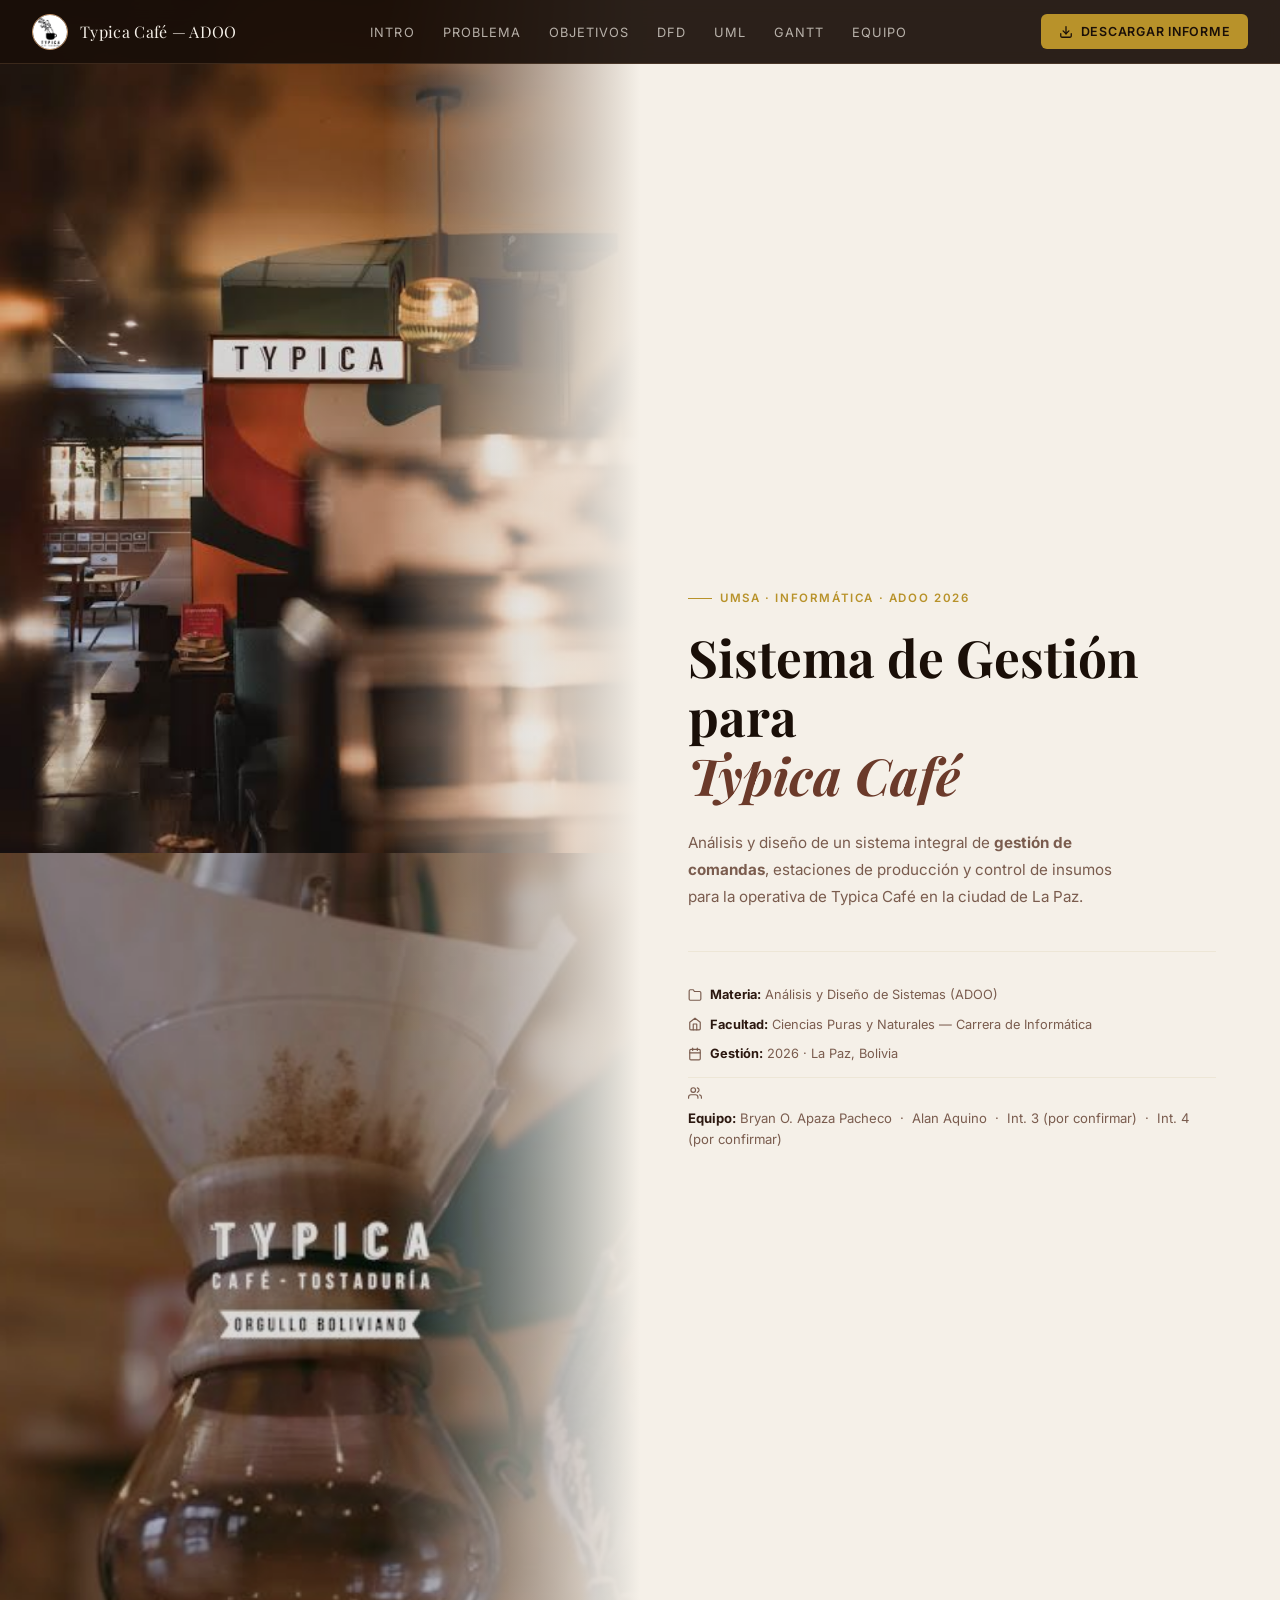
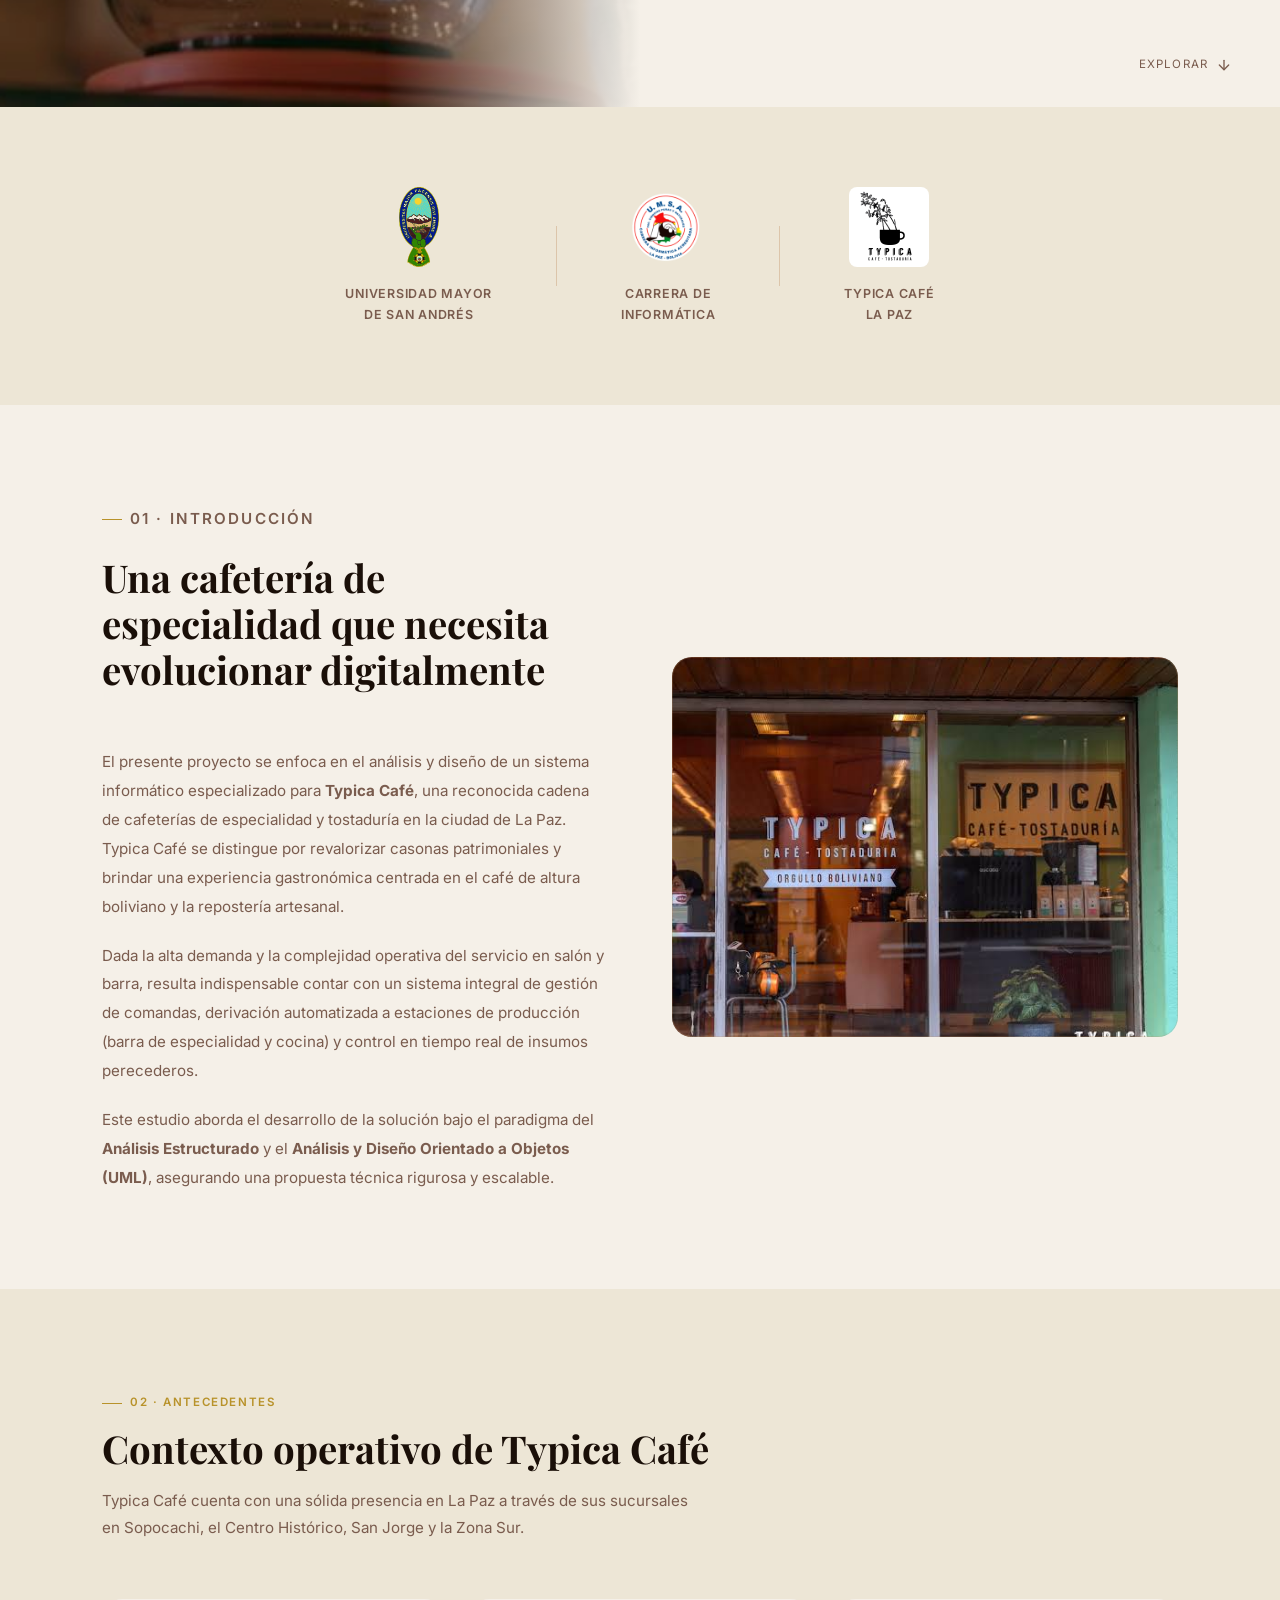
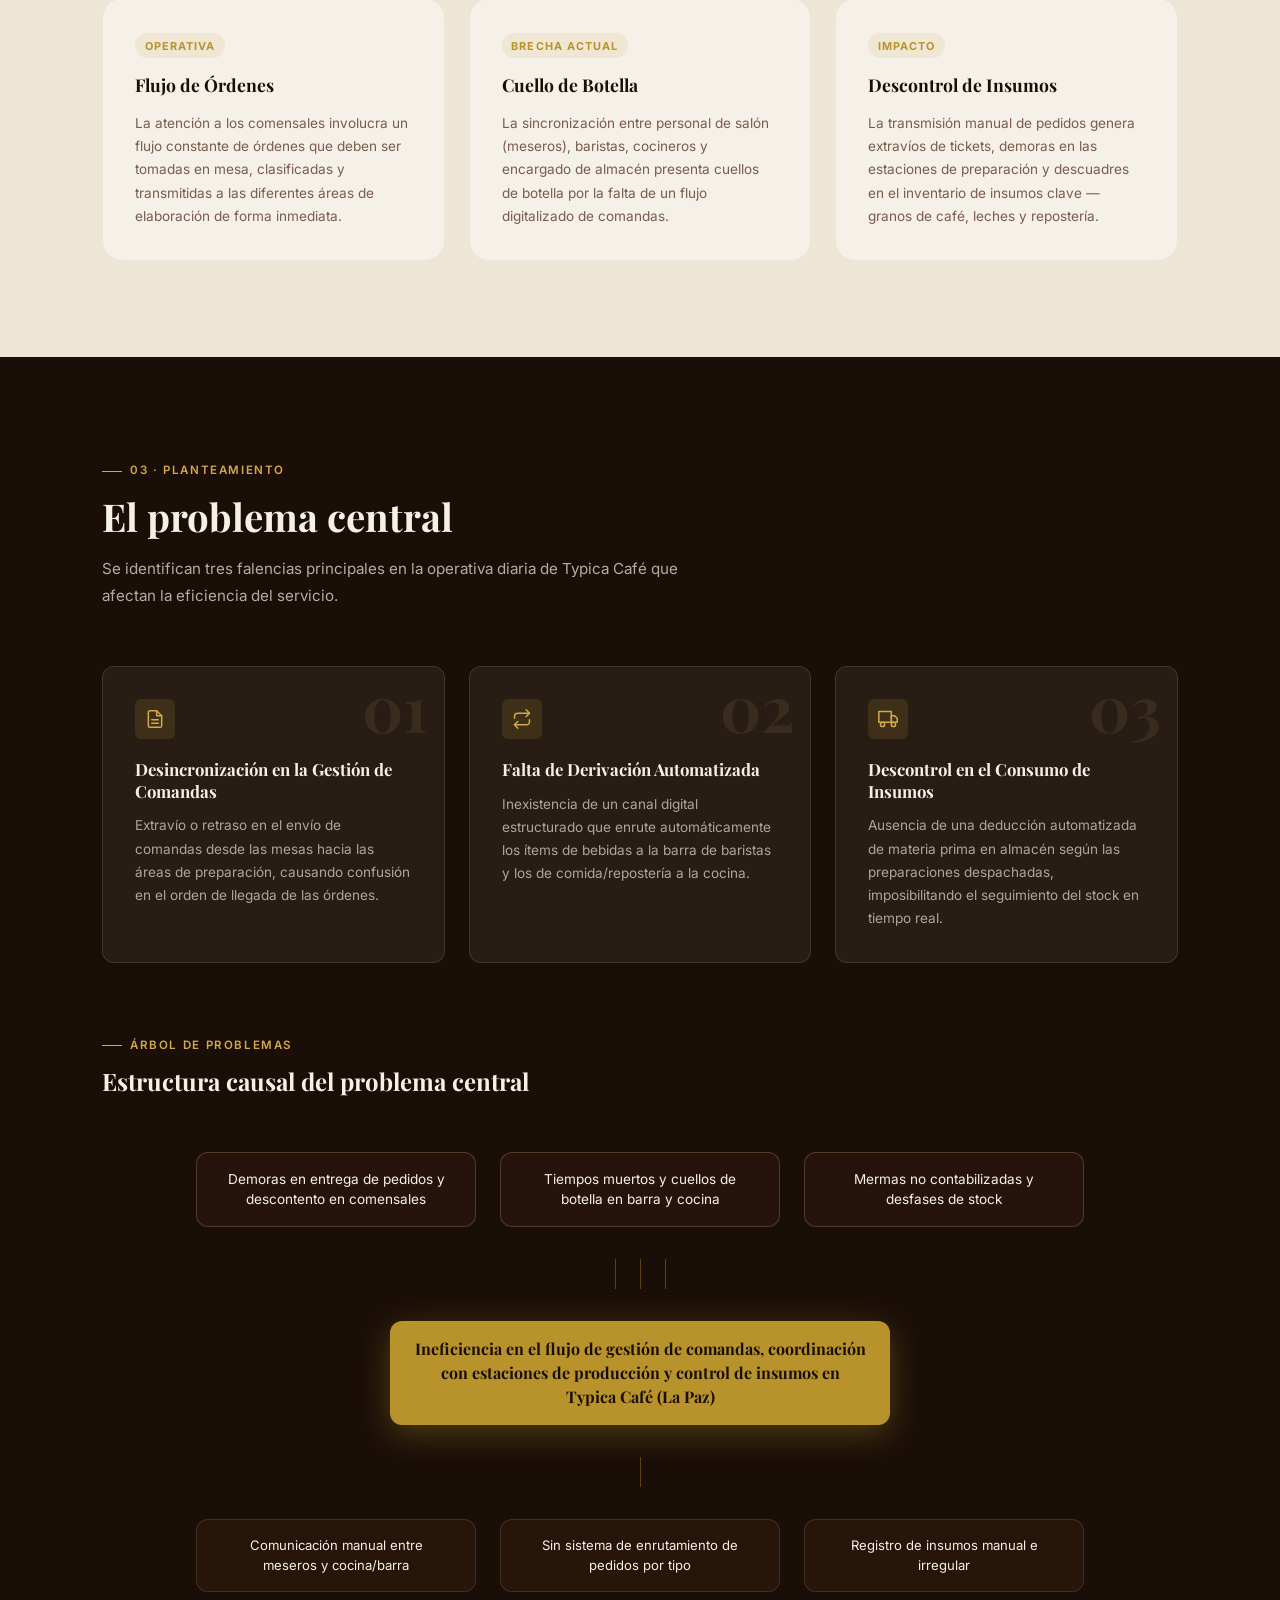
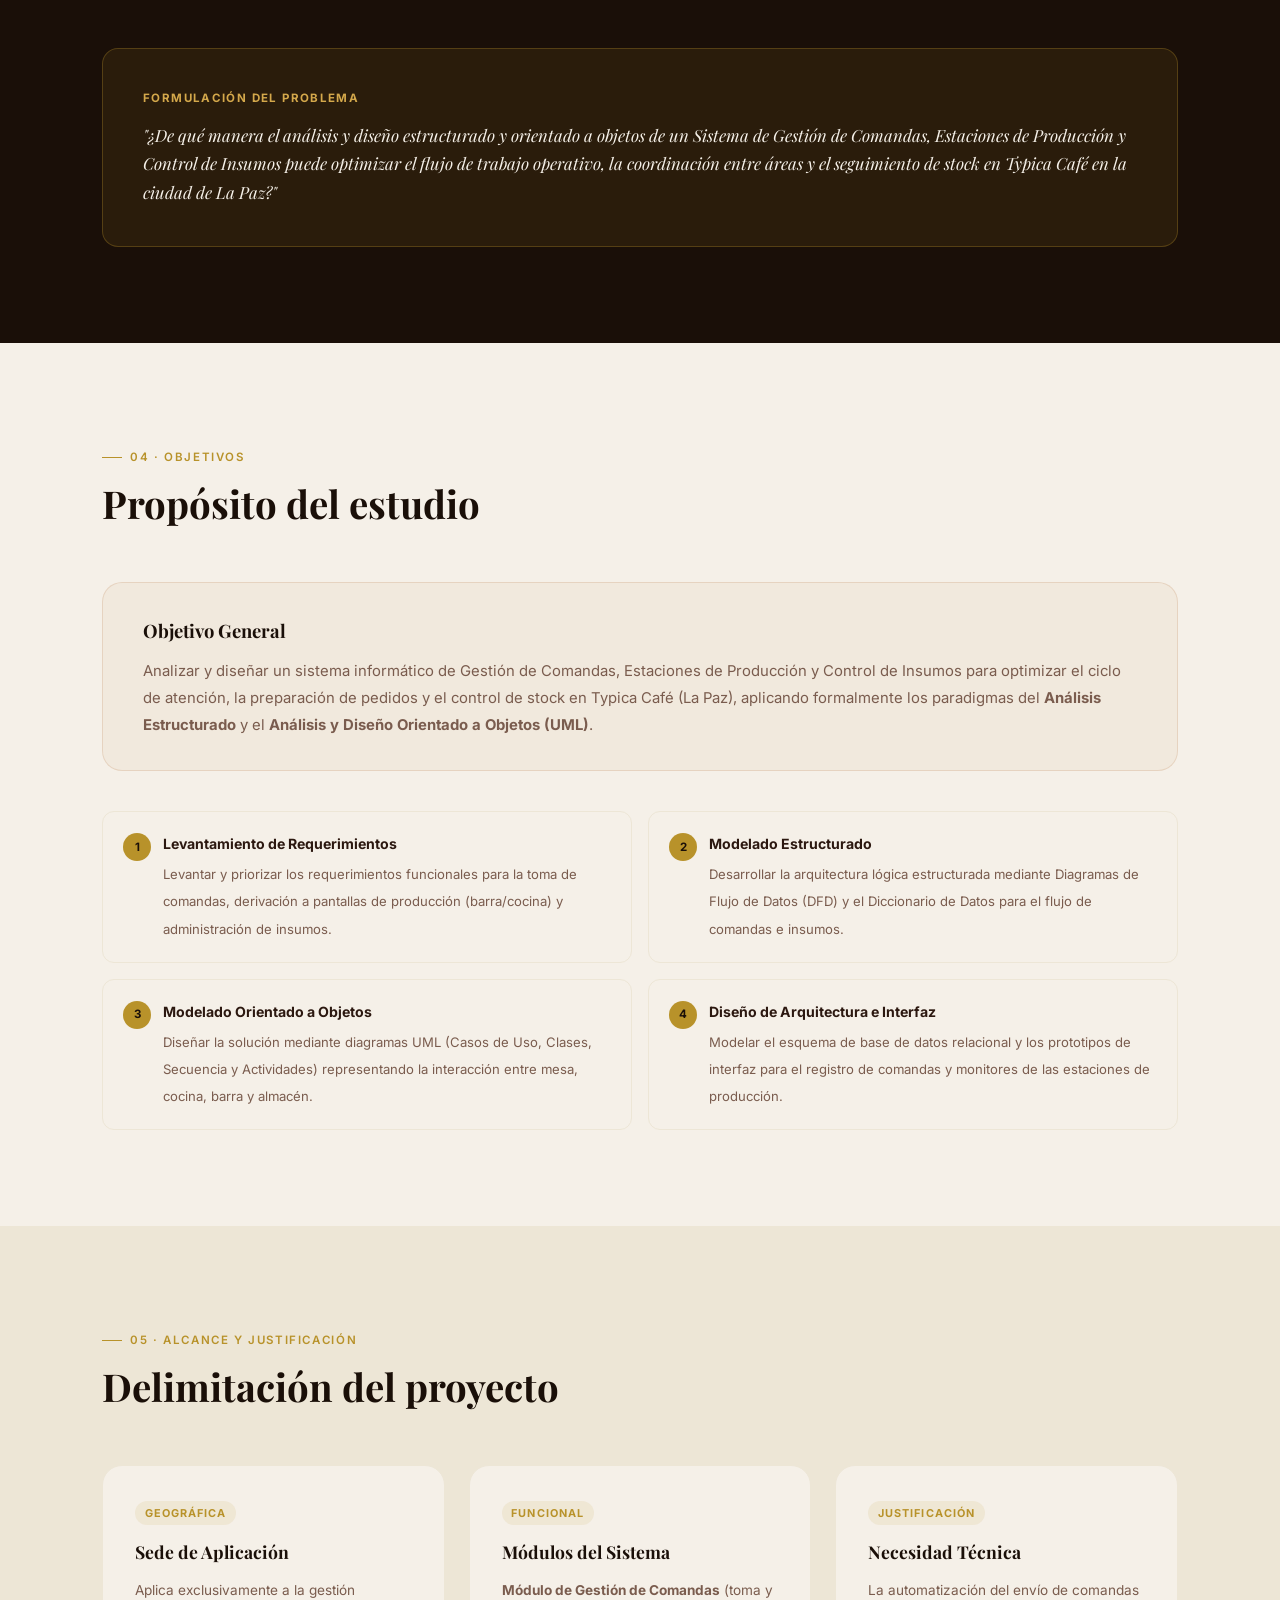
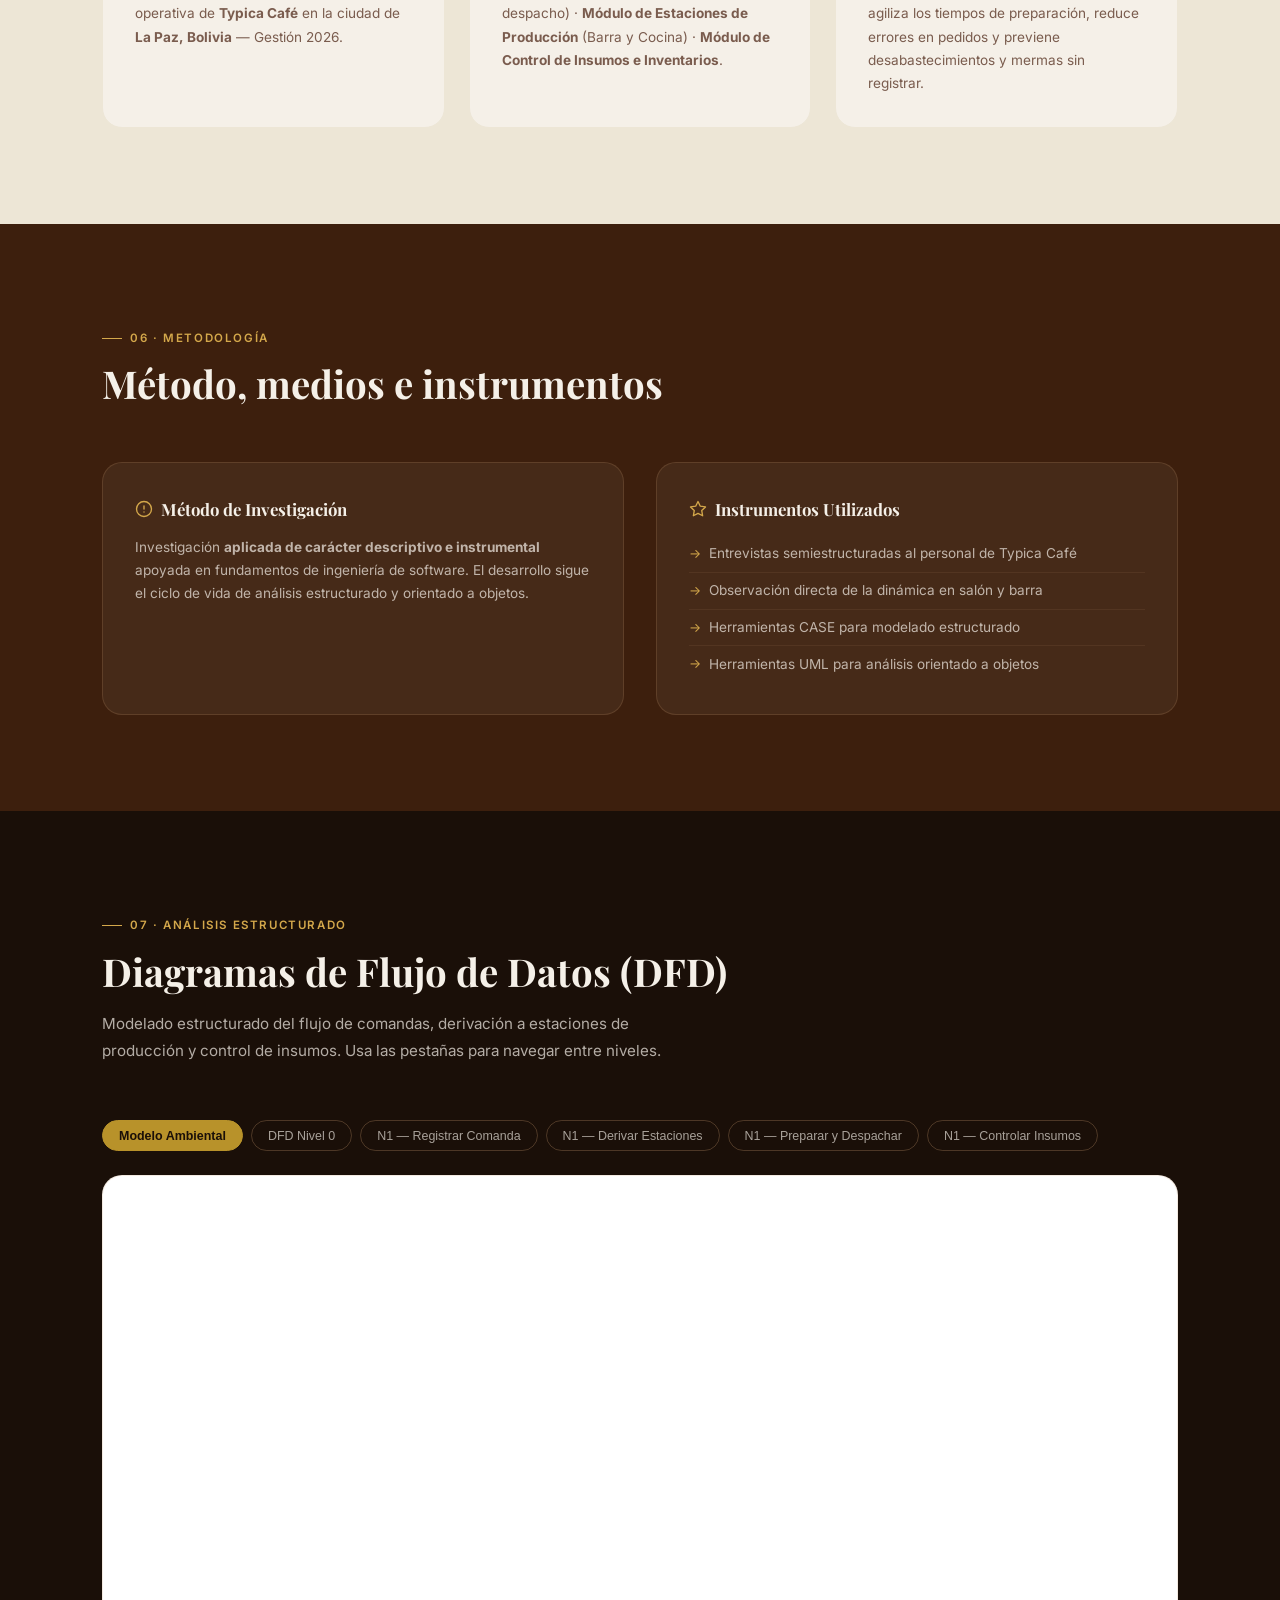
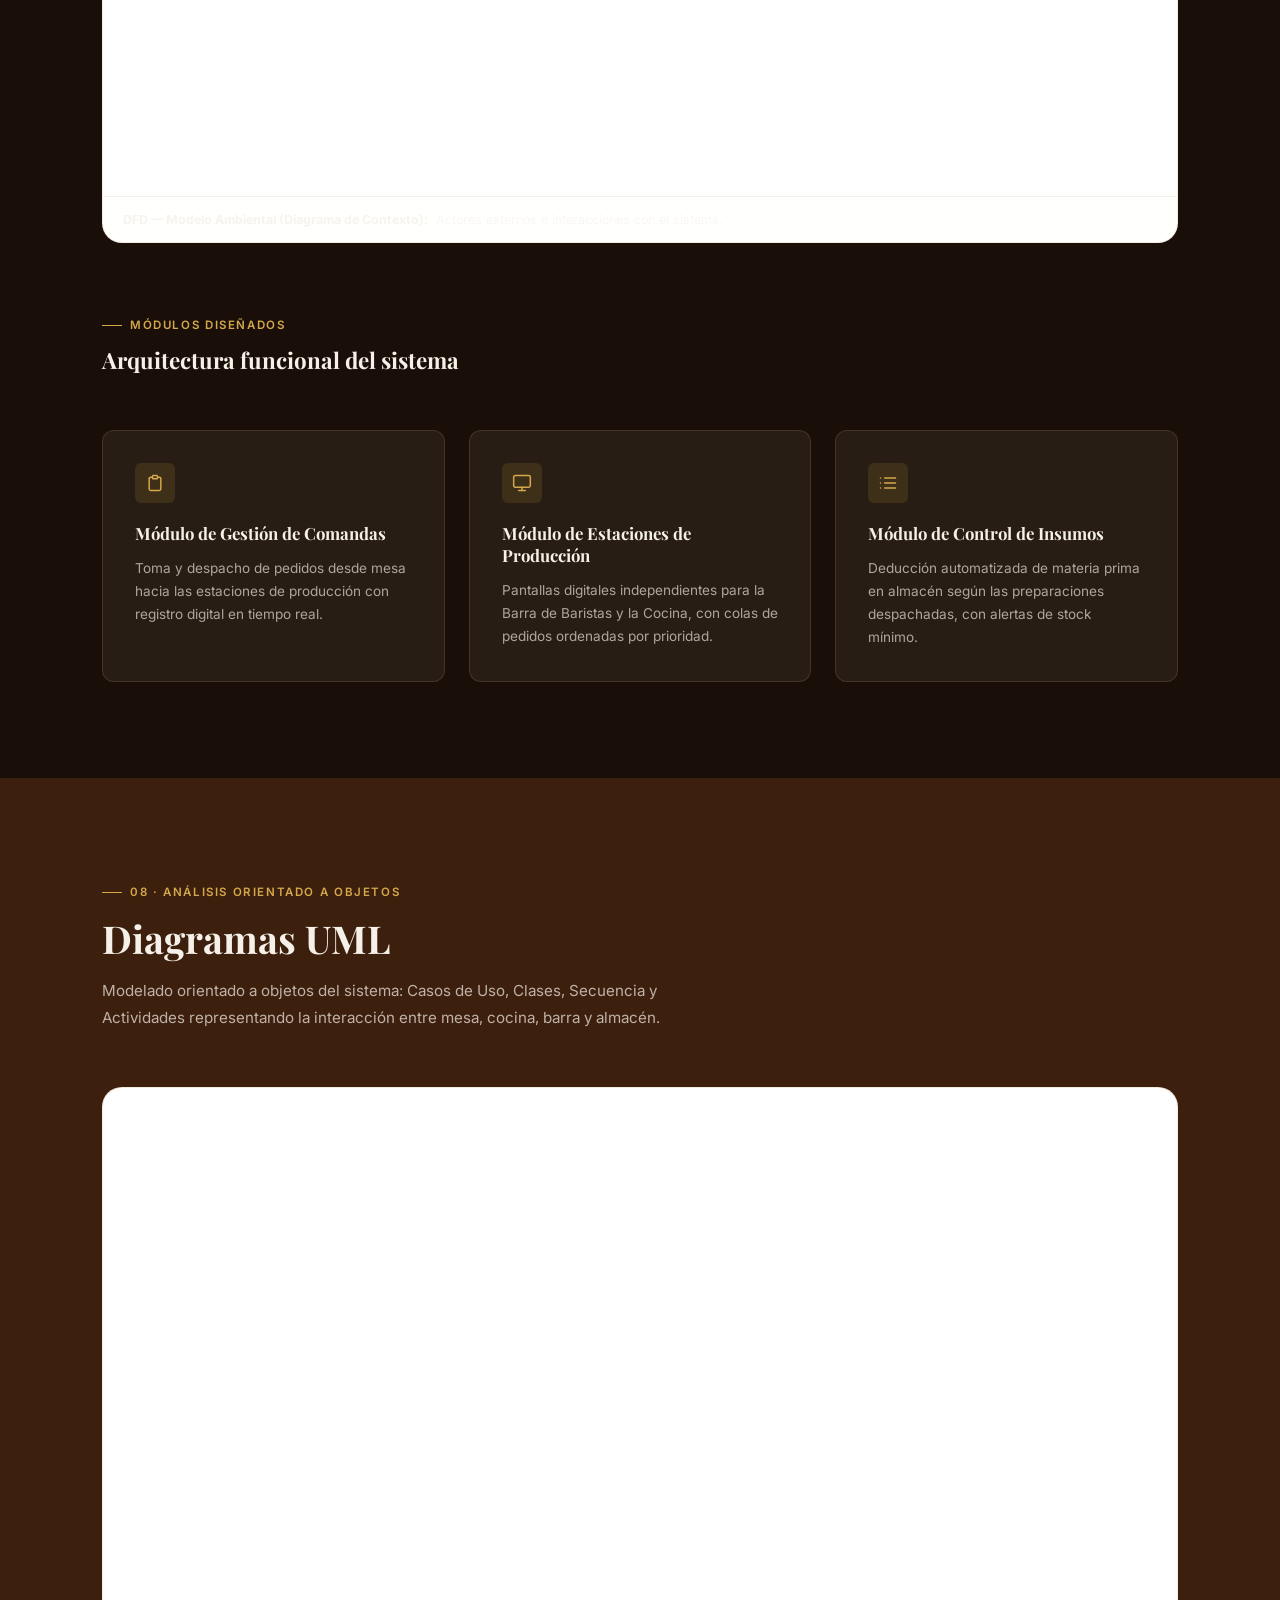
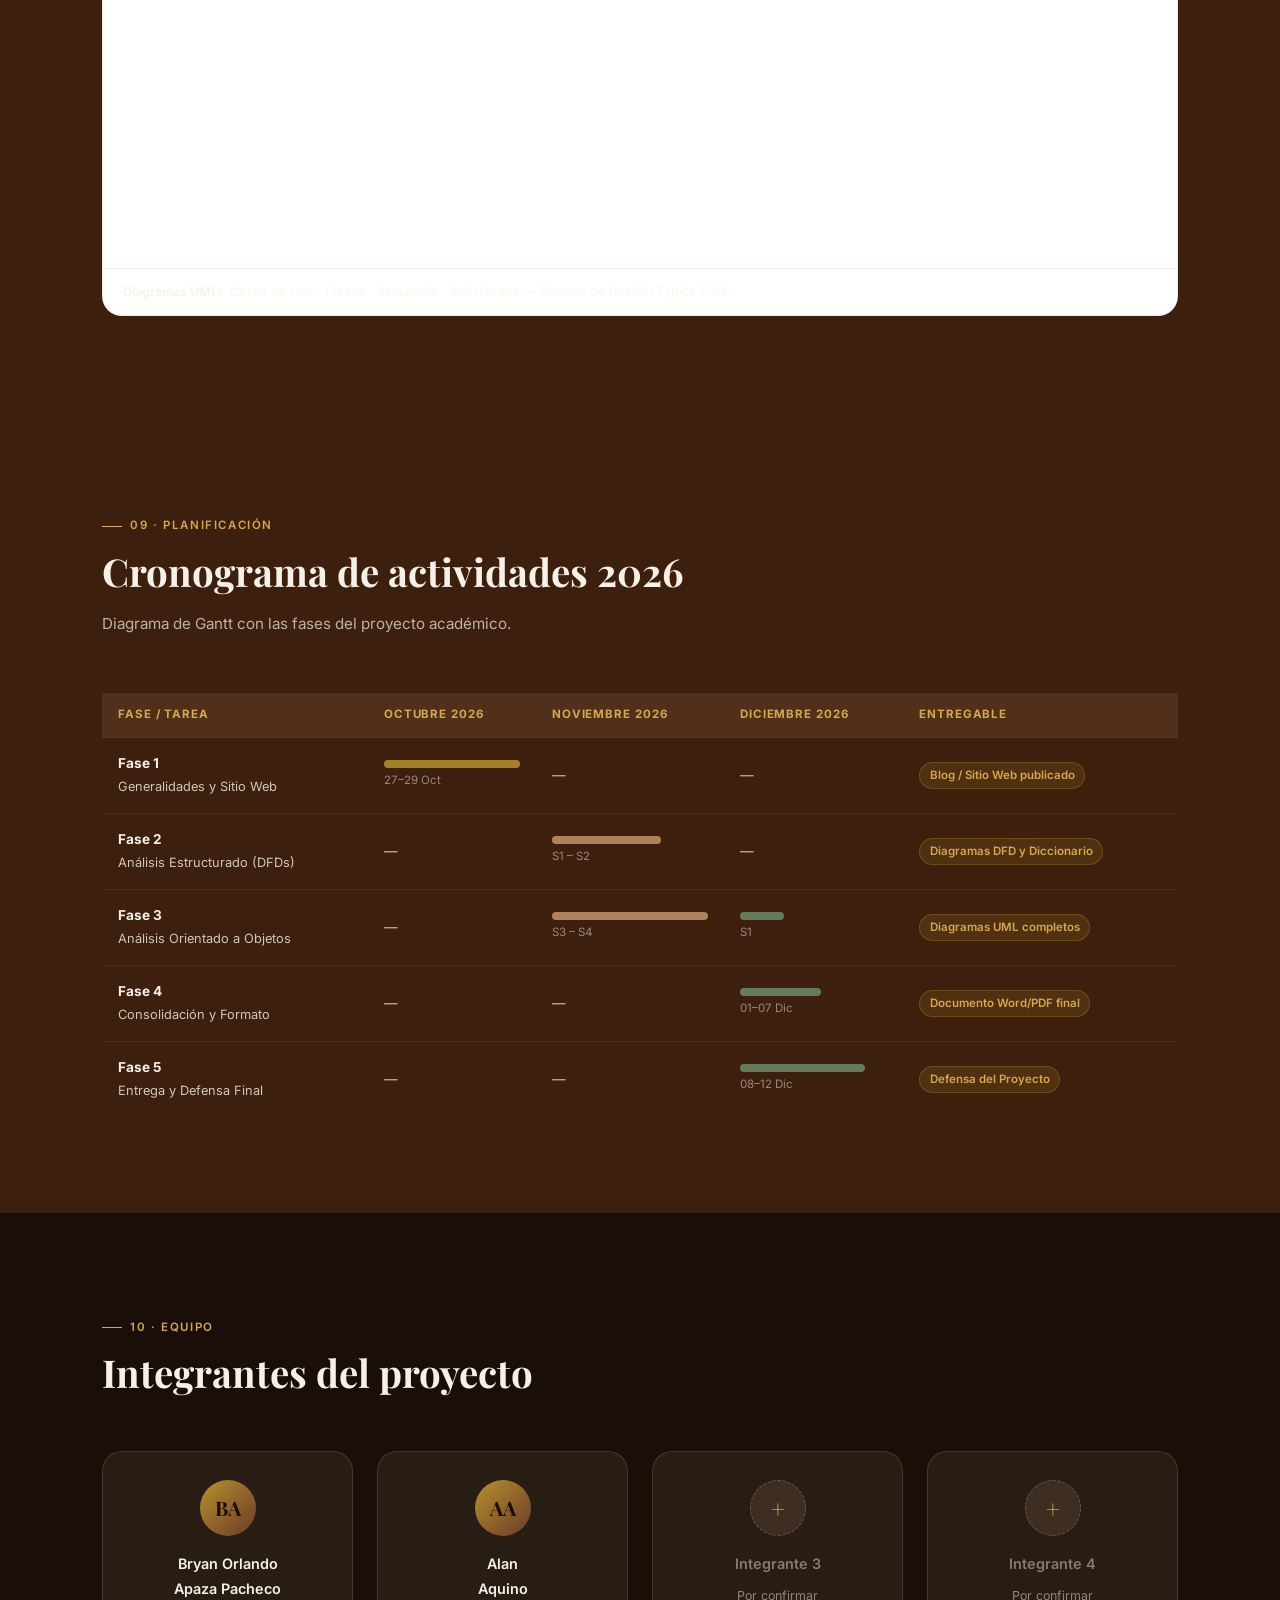
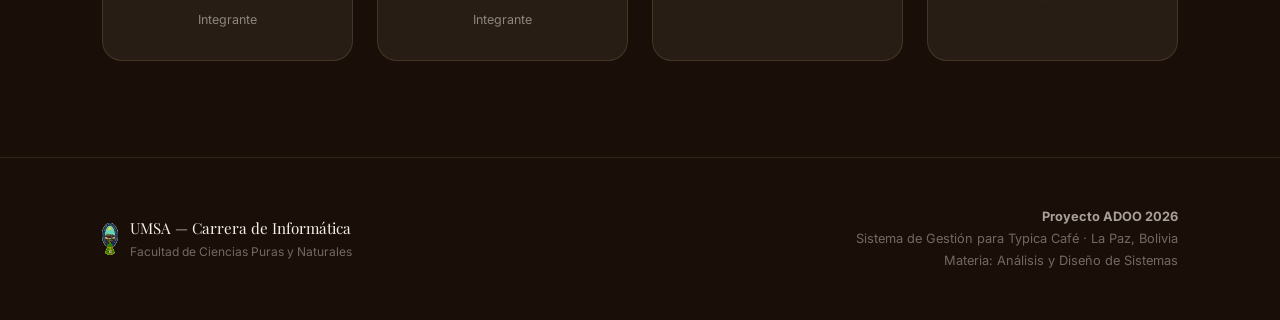
==== index.html @ 34f3d7d5 "primer commit" ====
<!DOCTYPE html>
<html lang="es">
<head>
  <meta charset="UTF-8" />
  <meta name="viewport" content="width=device-width, initial-scale=1.0" />
  <title>Typica Café — Sistema ADOO | UMSA 2026</title>
  <meta name="description" content="Análisis y Diseño de un Sistema de Gestión de Comandas, Estaciones de Producción y Control de Insumos para Typica Café — UMSA Informática ADOO 2026." />
  <link rel="preconnect" href="https://fonts.googleapis.com" />
  <link rel="preconnect" href="https://fonts.gstatic.com" crossorigin />
  <link href="https://fonts.googleapis.com/css2?family=Playfair+Display:ital,wght@0,600;0,700;1,600&family=Inter:wght@300;400;500;600&display=swap" rel="stylesheet" />
  <link rel="stylesheet" href="assets/css/style.css" />
</head>
<body>

  <!-- ===== TOPBAR ===== -->
  <header class="topbar">
    <a href="#inicio" class="topbar__brand">
      <img src="assets/images/typica_logo.jpg" alt="Typica Café" />
      <span>Typica Café &mdash; ADOO</span>
    </a>

    <nav aria-label="Navegación principal">
      <ul class="topbar__nav">
        <li><a href="#introduccion">Intro</a></li>
        <li><a href="#problema">Problema</a></li>
        <li><a href="#objetivos">Objetivos</a></li>
        <li><a href="#diagramas">DFD</a></li>
        <li><a href="#uml">UML</a></li>
        <li><a href="#planificacion">Gantt</a></li>
        <li><a href="#equipo">Equipo</a></li>
      </ul>
    </nav>

    <a href="assets/Proyecto_ADOO_Typica_Cafe_Parte_1_v2.pdf" download class="btn-download">
      <svg viewBox="0 0 24 24" fill="none" stroke="currentColor" stroke-width="2.2" stroke-linecap="round" stroke-linejoin="round">
        <path d="M21 15v4a2 2 0 0 1-2 2H5a2 2 0 0 1-2-2v-4"/><polyline points="7 10 12 15 17 10"/><line x1="12" y1="15" x2="12" y2="3"/>
      </svg>
      Descargar Informe
    </a>
  </header>


  <!-- ===== HERO ===== -->
  <section id="inicio" class="hero">
    <div class="hero__visual">
      <div class="hero__visual-grid">
        <img src="assets/images/tyipica_1.jpeg" alt="Interior Typica Café" class="hero__img" loading="eager" />
        <img src="assets/images/typica_3.jpg" alt="Café de especialidad" class="hero__img" loading="eager" />
      </div>
      <div class="hero__img-overlay"></div>
    </div>

    <div class="hero__content">
      <p class="hero__eyebrow">UMSA · Informática · ADOO 2026</p>

      <h1 class="hero__title">
        Sistema de Gestión para<br/>
        <em>Typica Café</em>
      </h1>

      <p class="hero__subtitle">
        Análisis y diseño de un sistema integral de <strong>gestión de comandas</strong>,
        estaciones de producción y control de insumos para la operativa de Typica Café
        en la ciudad de La Paz.
      </p>

      <div class="hero__meta">
        <div class="hero__meta-item">
          <svg width="14" height="14" viewBox="0 0 24 24" fill="none" stroke="currentColor" stroke-width="2" stroke-linecap="round" stroke-linejoin="round"><path d="M22 19a2 2 0 0 1-2 2H4a2 2 0 0 1-2-2V5a2 2 0 0 1 2-2h5l2 3h9a2 2 0 0 1 2 2z"/></svg>
          <span><strong>Materia:</strong> Análisis y Diseño de Sistemas (ADOO)</span>
        </div>
        <div class="hero__meta-item">
          <svg width="14" height="14" viewBox="0 0 24 24" fill="none" stroke="currentColor" stroke-width="2" stroke-linecap="round" stroke-linejoin="round"><path d="M3 9l9-7 9 7v11a2 2 0 0 1-2 2H5a2 2 0 0 1-2-2z"/><polyline points="9 22 9 12 15 12 15 22"/></svg>
          <span><strong>Facultad:</strong> Ciencias Puras y Naturales — Carrera de Informática</span>
        </div>
        <div class="hero__meta-item">
          <svg width="14" height="14" viewBox="0 0 24 24" fill="none" stroke="currentColor" stroke-width="2" stroke-linecap="round" stroke-linejoin="round"><rect x="3" y="4" width="18" height="18" rx="2" ry="2"/><line x1="16" y1="2" x2="16" y2="6"/><line x1="8" y1="2" x2="8" y2="6"/><line x1="3" y1="10" x2="21" y2="10"/></svg>
          <span><strong>Gestión:</strong> 2026 · La Paz, Bolivia</span>
        </div>
        <div class="hero__meta-item hero__meta-item--team">
          <svg width="14" height="14" viewBox="0 0 24 24" fill="none" stroke="currentColor" stroke-width="2" stroke-linecap="round" stroke-linejoin="round"><path d="M17 21v-2a4 4 0 0 0-4-4H5a4 4 0 0 0-4 4v2"/><circle cx="9" cy="7" r="4"/><path d="M23 21v-2a4 4 0 0 0-3-3.87"/><path d="M16 3.13a4 4 0 0 1 0 7.75"/></svg>
          <span><strong>Equipo:</strong> Bryan O. Apaza Pacheco &nbsp;·&nbsp; Alan Aquino &nbsp;·&nbsp; <em style="color:var(--text-muted);font-style:normal;">Int. 3 (por confirmar)</em> &nbsp;·&nbsp; <em style="color:var(--text-muted);font-style:normal;">Int. 4 (por confirmar)</em></span>
        </div>
      </div>
    </div>

    <div class="hero__scroll-hint" aria-hidden="true">
      <span>Explorar</span>
      <svg viewBox="0 0 24 24" fill="none" stroke="currentColor" stroke-width="2" stroke-linecap="round" stroke-linejoin="round"><line x1="12" y1="5" x2="12" y2="19"/><polyline points="19 12 12 19 5 12"/></svg>
    </div>
  </section>


  <!-- ===== INSTITUCIONES ===== -->
  <div class="section section--cream-dark" style="padding:2rem 0;">
    <div class="container">
      <div class="institutions">
        <div class="institution">
          <img src="assets/images/logo_umsa.svg" alt="UMSA" />
          <span class="institution__name">Universidad Mayor<br/>de San Andrés</span>
        </div>
        <div class="institution__divider"></div>
        <div class="institution">
          <img src="assets/images/logo_informatica.png" alt="Carrera de Informática" />
          <span class="institution__name">Carrera de<br/>Informática</span>
        </div>
        <div class="institution__divider"></div>
        <div class="institution">
          <img src="assets/images/typica_logo.jpg" alt="Typica Café" style="border-radius:8px;" />
          <span class="institution__name">Typica Café<br/>La Paz</span>
        </div>
      </div>
    </div>
  </div>


  <!-- ===== INTRODUCCIÓN ===== -->
  <section id="introduccion" class="section">
    <div class="container">
      <div class="intro-grid">
        <div class="intro-text">
          <div class="section__header">
            <p class="section__label">01 · Introducción</p>
            <h2 class="section__title">Una cafetería de especialidad que necesita evolucionar digitalmente</h2>
          </div>
          <p class="reveal">
            El presente proyecto se enfoca en el análisis y diseño de un sistema informático
            especializado para <strong>Typica Café</strong>, una reconocida cadena de cafeterías
            de especialidad y tostaduría en la ciudad de La Paz. Typica Café se distingue por
            revalorizar casonas patrimoniales y brindar una experiencia gastronómica centrada
            en el café de altura boliviano y la repostería artesanal.
          </p>
          <p class="reveal reveal-delay-1">
            Dada la alta demanda y la complejidad operativa del servicio en salón y barra,
            resulta indispensable contar con un sistema integral de gestión de comandas,
            derivación automatizada a estaciones de producción (barra de especialidad y cocina)
            y control en tiempo real de insumos perecederos.
          </p>
          <p class="reveal reveal-delay-2">
            Este estudio aborda el desarrollo de la solución bajo el paradigma del
            <strong>Análisis Estructurado</strong> y el <strong>Análisis y Diseño Orientado
            a Objetos (UML)</strong>, asegurando una propuesta técnica rigurosa y escalable.
          </p>
        </div>

        <div class="intro-photo reveal">
          <img src="assets/images/typica_4.jpeg" alt="Typica Café — ambiente" loading="lazy" />
        </div>
      </div>
    </div>
  </section>


  <!-- ===== ANTECEDENTES ===== -->
  <section class="section section--cream-dark">
    <div class="container">
      <div class="section__header reveal">
        <p class="section__label">02 · Antecedentes</p>
        <h2 class="section__title">Contexto operativo de Typica Café</h2>
        <p class="section__desc">
          Typica Café cuenta con una sólida presencia en La Paz a través de sus sucursales
          en Sopocachi, el Centro Histórico, San Jorge y la Zona Sur.
        </p>
      </div>

      <div class="scope-grid">
        <div class="scope-card reveal">
          <span class="scope-card__tag">Operativa</span>
          <h3>Flujo de Órdenes</h3>
          <p>La atención a los comensales involucra un flujo constante de órdenes que deben ser
          tomadas en mesa, clasificadas y transmitidas a las diferentes áreas de elaboración
          de forma inmediata.</p>
        </div>
        <div class="scope-card reveal reveal-delay-1">
          <span class="scope-card__tag">Brecha Actual</span>
          <h3>Cuello de Botella</h3>
          <p>La sincronización entre personal de salón (meseros), baristas, cocineros y
          encargado de almacén presenta cuellos de botella por la falta de un flujo
          digitalizado de comandas.</p>
        </div>
        <div class="scope-card reveal reveal-delay-2">
          <span class="scope-card__tag">Impacto</span>
          <h3>Descontrol de Insumos</h3>
          <p>La transmisión manual de pedidos genera extravíos de tickets, demoras en las
          estaciones de preparación y descuadres en el inventario de insumos clave —
          granos de café, leches y repostería.</p>
        </div>
      </div>
    </div>
  </section>


  <!-- ===== PLANTEAMIENTO DEL PROBLEMA ===== -->
  <section id="problema" class="section section--dark">
    <div class="container">
      <div class="section__header reveal">
        <p class="section__label">03 · Planteamiento</p>
        <h2 class="section__title">El problema central</h2>
        <p class="section__desc">
          Se identifican tres falencias principales en la operativa diaria de Typica Café
          que afectan la eficiencia del servicio.
        </p>
      </div>

      <div class="problems-grid">
        <div class="problem-card reveal">
          <span class="problem-card__num">01</span>
          <div class="problem-card__icon">
            <svg viewBox="0 0 24 24" fill="none" stroke="currentColor" stroke-width="1.8" stroke-linecap="round" stroke-linejoin="round"><path d="M14 2H6a2 2 0 0 0-2 2v16a2 2 0 0 0 2 2h12a2 2 0 0 0 2-2V8z"/><polyline points="14 2 14 8 20 8"/><line x1="16" y1="13" x2="8" y2="13"/><line x1="16" y1="17" x2="8" y2="17"/></svg>
          </div>
          <h3>Desincronización en la Gestión de Comandas</h3>
          <p>Extravío o retraso en el envío de comandas desde las mesas hacia las áreas de
          preparación, causando confusión en el orden de llegada de las órdenes.</p>
        </div>

        <div class="problem-card reveal reveal-delay-1">
          <span class="problem-card__num">02</span>
          <div class="problem-card__icon">
            <svg viewBox="0 0 24 24" fill="none" stroke="currentColor" stroke-width="1.8" stroke-linecap="round" stroke-linejoin="round"><polyline points="17 1 21 5 17 9"/><path d="M3 11V9a4 4 0 0 1 4-4h14"/><polyline points="7 23 3 19 7 15"/><path d="M21 13v2a4 4 0 0 1-4 4H3"/></svg>
          </div>
          <h3>Falta de Derivación Automatizada</h3>
          <p>Inexistencia de un canal digital estructurado que enrute automáticamente los
          ítems de bebidas a la barra de baristas y los de comida/repostería a la cocina.</p>
        </div>

        <div class="problem-card reveal reveal-delay-2">
          <span class="problem-card__num">03</span>
          <div class="problem-card__icon">
            <svg viewBox="0 0 24 24" fill="none" stroke="currentColor" stroke-width="1.8" stroke-linecap="round" stroke-linejoin="round"><rect x="1" y="3" width="15" height="13"/><polygon points="16 8 20 8 23 11 23 16 16 16 16 8"/><circle cx="5.5" cy="18.5" r="2.5"/><circle cx="18.5" cy="18.5" r="2.5"/></svg>
          </div>
          <h3>Descontrol en el Consumo de Insumos</h3>
          <p>Ausencia de una deducción automatizada de materia prima en almacén según las
          preparaciones despachadas, imposibilitando el seguimiento del stock en tiempo real.</p>
        </div>
      </div>

      <!-- Árbol de problemas -->
      <div style="margin-top:4rem;">
        <div class="section__header reveal">
          <p class="section__label">Árbol de Problemas</p>
          <h2 class="section__title" style="font-size:1.5rem;">Estructura causal del problema central</h2>
        </div>

        <div class="tree-container reveal">
          <!-- Efectos -->
          <div class="tree-row">
            <div class="tree-node tree-node--effect">Demoras en entrega de pedidos y descontento en comensales</div>
            <div class="tree-node tree-node--effect">Tiempos muertos y cuellos de botella en barra y cocina</div>
            <div class="tree-node tree-node--effect">Mermas no contabilizadas y desfases de stock</div>
          </div>

          <div class="tree-connector">
            <div class="tree-connector-line"></div>
            <div class="tree-connector-line"></div>
            <div class="tree-connector-line"></div>
          </div>

          <!-- Problema central -->
          <div class="tree-row">
            <div class="tree-node tree-node--center">
              Ineficiencia en el flujo de gestión de comandas, coordinación con estaciones de producción y control de insumos en Typica Café (La Paz)
            </div>
          </div>

          <div class="tree-connector" style="justify-content:center;">
            <div class="tree-connector-line"></div>
          </div>

          <!-- Causas -->
          <div class="tree-row">
            <div class="tree-node tree-node--cause">Comunicación manual entre meseros y cocina/barra</div>
            <div class="tree-node tree-node--cause">Sin sistema de enrutamiento de pedidos por tipo</div>
            <div class="tree-node tree-node--cause">Registro de insumos manual e irregular</div>
          </div>
        </div>
      </div>

      <!-- Formulación -->
      <div style="margin-top:3.5rem; padding:2.5rem; background:rgba(184,146,42,0.1); border:1px solid rgba(184,146,42,0.3); border-radius:16px;" class="reveal">
        <p style="font-size:0.72rem;font-weight:700;letter-spacing:0.12em;text-transform:uppercase;color:var(--gold-light);margin-bottom:0.75rem;">Formulación del Problema</p>
        <p style="font-family:'Playfair Display',serif;font-size:1.05rem;color:var(--cream);line-height:1.7;font-style:italic;">
          "¿De qué manera el análisis y diseño estructurado y orientado a objetos de un
          Sistema de Gestión de Comandas, Estaciones de Producción y Control de Insumos
          puede optimizar el flujo de trabajo operativo, la coordinación entre áreas y el
          seguimiento de stock en Typica Café en la ciudad de La Paz?"
        </p>
      </div>
    </div>
  </section>


  <!-- ===== OBJETIVOS ===== -->
  <section id="objetivos" class="section">
    <div class="container">
      <div class="section__header reveal">
        <p class="section__label">04 · Objetivos</p>
        <h2 class="section__title">Propósito del estudio</h2>
      </div>

      <div class="obj-main reveal">
        <h3>Objetivo General</h3>
        <p>
          Analizar y diseñar un sistema informático de Gestión de Comandas, Estaciones de
          Producción y Control de Insumos para optimizar el ciclo de atención, la
          preparación de pedidos y el control de stock en Typica Café (La Paz), aplicando
          formalmente los paradigmas del <strong>Análisis Estructurado</strong> y el
          <strong>Análisis y Diseño Orientado a Objetos (UML)</strong>.
        </p>
      </div>

      <ul class="obj-list">
        <li class="reveal">
          <span class="obj-num">1</span>
          <div class="obj-text">
            <strong>Levantamiento de Requerimientos</strong>
            <span>Levantar y priorizar los requerimientos funcionales para la toma de
            comandas, derivación a pantallas de producción (barra/cocina) y administración
            de insumos.</span>
          </div>
        </li>
        <li class="reveal reveal-delay-1">
          <span class="obj-num">2</span>
          <div class="obj-text">
            <strong>Modelado Estructurado</strong>
            <span>Desarrollar la arquitectura lógica estructurada mediante Diagramas de
            Flujo de Datos (DFD) y el Diccionario de Datos para el flujo de comandas e
            insumos.</span>
          </div>
        </li>
        <li class="reveal reveal-delay-2">
          <span class="obj-num">3</span>
          <div class="obj-text">
            <strong>Modelado Orientado a Objetos</strong>
            <span>Diseñar la solución mediante diagramas UML (Casos de Uso, Clases,
            Secuencia y Actividades) representando la interacción entre mesa, cocina,
            barra y almacén.</span>
          </div>
        </li>
        <li class="reveal reveal-delay-3">
          <span class="obj-num">4</span>
          <div class="obj-text">
            <strong>Diseño de Arquitectura e Interfaz</strong>
            <span>Modelar el esquema de base de datos relacional y los prototipos de
            interfaz para el registro de comandas y monitores de las estaciones de
            producción.</span>
          </div>
        </li>
      </ul>
    </div>
  </section>


  <!-- ===== ALCANCE Y JUSTIFICACIÓN ===== -->
  <section class="section section--cream-dark">
    <div class="container">
      <div class="section__header reveal">
        <p class="section__label">05 · Alcance y Justificación</p>
        <h2 class="section__title">Delimitación del proyecto</h2>
      </div>

      <div class="scope-grid">
        <div class="scope-card reveal">
          <span class="scope-card__tag">Geográfica</span>
          <h3>Sede de Aplicación</h3>
          <p>Aplica exclusivamente a la gestión operativa de <strong>Typica Café</strong>
          en la ciudad de <strong>La Paz, Bolivia</strong> — Gestión 2026.</p>
        </div>

        <div class="scope-card reveal reveal-delay-1">
          <span class="scope-card__tag">Funcional</span>
          <h3>Módulos del Sistema</h3>
          <p>
            <strong>Módulo de Gestión de Comandas</strong> (toma y despacho) ·
            <strong>Módulo de Estaciones de Producción</strong> (Barra y Cocina) ·
            <strong>Módulo de Control de Insumos e Inventarios</strong>.
          </p>
        </div>

        <div class="scope-card reveal reveal-delay-2">
          <span class="scope-card__tag">Justificación</span>
          <h3>Necesidad Técnica</h3>
          <p>La automatización del envío de comandas agiliza los tiempos de preparación,
          reduce errores en pedidos y previene desabastecimientos y mermas sin registrar.</p>
        </div>
      </div>
    </div>
  </section>


  <!-- ===== METODOLOGÍA ===== -->
  <section class="section section--brown">
    <div class="container">
      <div class="section__header reveal">
        <p class="section__label">06 · Metodología</p>
        <h2 class="section__title">Método, medios e instrumentos</h2>
      </div>

      <div class="method-grid">
        <div class="method-block reveal">
          <h3>
            <svg viewBox="0 0 24 24" fill="none" stroke="currentColor" stroke-width="1.8" stroke-linecap="round" stroke-linejoin="round"><circle cx="12" cy="12" r="10"/><line x1="12" y1="8" x2="12" y2="12"/><line x1="12" y1="16" x2="12.01" y2="16"/></svg>
            Método de Investigación
          </h3>
          <p>Investigación <strong>aplicada de carácter descriptivo e instrumental</strong>
          apoyada en fundamentos de ingeniería de software. El desarrollo sigue el ciclo
          de vida de análisis estructurado y orientado a objetos.</p>
        </div>

        <div class="method-block reveal reveal-delay-1">
          <h3>
            <svg viewBox="0 0 24 24" fill="none" stroke="currentColor" stroke-width="1.8" stroke-linecap="round" stroke-linejoin="round"><path d="M12 2l3.09 6.26L22 9.27l-5 4.87L18.18 21 12 17.77 5.82 21 7 14.14 2 9.27l6.91-1.01L12 2z"/></svg>
            Instrumentos Utilizados
          </h3>
          <ul>
            <li>Entrevistas semiestructuradas al personal de Typica Café</li>
            <li>Observación directa de la dinámica en salón y barra</li>
            <li>Herramientas CASE para modelado estructurado</li>
            <li>Herramientas UML para análisis orientado a objetos</li>
          </ul>
        </div>
      </div>
    </div>
  </section>


  <!-- ===== DIAGRAMAS DFD ===== -->
  <section id="diagramas" class="section section--dark">
    <div class="container">
      <div class="section__header reveal">
        <p class="section__label">07 · Análisis Estructurado</p>
        <h2 class="section__title">Diagramas de Flujo de Datos (DFD)</h2>
        <p class="section__desc">
          Modelado estructurado del flujo de comandas, derivación a estaciones de producción
          y control de insumos. Usa las pestañas para navegar entre niveles.
        </p>
      </div>

      <!-- DFD TABS -->
      <div class="reveal">
        <div class="diag-tabs" id="dfd-tabs">
          <button class="diag-tab active" data-target="dfd-0">Modelo Ambiental</button>
          <button class="diag-tab" data-target="dfd-1">DFD Nivel 0</button>
          <button class="diag-tab" data-target="dfd-2">N1 — Registrar Comanda</button>
          <button class="diag-tab" data-target="dfd-3">N1 — Derivar Estaciones</button>
          <button class="diag-tab" data-target="dfd-4">N1 — Preparar y Despachar</button>
          <button class="diag-tab" data-target="dfd-5">N1 — Controlar Insumos</button>
        </div>

        <div class="diag-panel active" id="dfd-0">
          <div class="diag-iframe-wrap">
            <iframe src="assets/diagramas/1_Modelo_ambiental.drawio.html" title="Modelo Ambiental — Diagrama de Contexto" loading="lazy"></iframe>
            <div class="diag-caption"><strong>DFD — Modelo Ambiental (Diagrama de Contexto):</strong> Actores externos e interacciones con el sistema.</div>
          </div>
        </div>
        <div class="diag-panel" id="dfd-1">
          <div class="diag-iframe-wrap">
            <iframe src="assets/diagramas/2_DFD_Nivel_0 (2).drawio.html" title="DFD Nivel 0" loading="lazy"></iframe>
            <div class="diag-caption"><strong>DFD Nivel 0:</strong> Procesos principales del sistema y flujos de datos entre ellos.</div>
          </div>
        </div>
        <div class="diag-panel" id="dfd-2">
          <div class="diag-iframe-wrap">
            <iframe src="assets/diagramas/3_Nivel1_Registrar_comanda .drawio.html" title="Nivel 1 — Registrar Comanda" loading="lazy"></iframe>
            <div class="diag-caption"><strong>DFD Nivel 1 — Registrar Comanda:</strong> Detalle del proceso de toma y registro de pedidos.</div>
          </div>
        </div>
        <div class="diag-panel" id="dfd-3">
          <div class="diag-iframe-wrap">
            <iframe src="assets/diagramas/4_Nivel1_Derivar_estaciones.drawio.html" title="Nivel 1 — Derivar Estaciones" loading="lazy"></iframe>
            <div class="diag-caption"><strong>DFD Nivel 1 — Derivar Estaciones:</strong> Enrutamiento automático de ítems a Barra o Cocina.</div>
          </div>
        </div>
        <div class="diag-panel" id="dfd-4">
          <div class="diag-iframe-wrap">
            <iframe src="assets/diagramas/5_Nivel1_Preparar_despachar.drawio.html" title="Nivel 1 — Preparar y Despachar" loading="lazy"></iframe>
            <div class="diag-caption"><strong>DFD Nivel 1 — Preparar y Despachar:</strong> Flujo de preparación en estaciones y despacho al mesero.</div>
          </div>
        </div>
        <div class="diag-panel" id="dfd-5">
          <div class="diag-iframe-wrap">
            <iframe src="assets/diagramas/6_Nivel1_Controlar_insumos.drawio.html" title="Nivel 1 — Controlar Insumos" loading="lazy"></iframe>
            <div class="diag-caption"><strong>DFD Nivel 1 — Controlar Insumos:</strong> Deducción de stock, alertas y gestión de inventario.</div>
          </div>
        </div>
      </div>

      <!-- Módulos del sistema -->
      <div style="margin-top:4rem;">
        <div class="section__header reveal">
          <p class="section__label">Módulos Diseñados</p>
          <h2 class="section__title" style="font-size:1.4rem;">Arquitectura funcional del sistema</h2>
        </div>
        <div class="problems-grid" style="grid-template-columns:repeat(3,1fr);">
          <div class="problem-card reveal">
            <div class="problem-card__icon">
              <svg viewBox="0 0 24 24" fill="none" stroke="currentColor" stroke-width="1.8" stroke-linecap="round" stroke-linejoin="round"><path d="M9 5H7a2 2 0 0 0-2 2v12a2 2 0 0 0 2 2h10a2 2 0 0 0 2-2V7a2 2 0 0 0-2-2h-2"/><rect x="9" y="3" width="6" height="4" rx="1"/></svg>
            </div>
            <h3>Módulo de Gestión de Comandas</h3>
            <p>Toma y despacho de pedidos desde mesa hacia las estaciones de producción con registro digital en tiempo real.</p>
          </div>
          <div class="problem-card reveal reveal-delay-1">
            <div class="problem-card__icon">
              <svg viewBox="0 0 24 24" fill="none" stroke="currentColor" stroke-width="1.8" stroke-linecap="round" stroke-linejoin="round"><rect x="2" y="3" width="20" height="14" rx="2"/><line x1="8" y1="21" x2="16" y2="21"/><line x1="12" y1="17" x2="12" y2="21"/></svg>
            </div>
            <h3>Módulo de Estaciones de Producción</h3>
            <p>Pantallas digitales independientes para la Barra de Baristas y la Cocina, con colas de pedidos ordenadas por prioridad.</p>
          </div>
          <div class="problem-card reveal reveal-delay-2">
            <div class="problem-card__icon">
              <svg viewBox="0 0 24 24" fill="none" stroke="currentColor" stroke-width="1.8" stroke-linecap="round" stroke-linejoin="round"><line x1="8" y1="6" x2="21" y2="6"/><line x1="8" y1="12" x2="21" y2="12"/><line x1="8" y1="18" x2="21" y2="18"/><line x1="3" y1="6" x2="3.01" y2="6"/><line x1="3" y1="12" x2="3.01" y2="12"/><line x1="3" y1="18" x2="3.01" y2="18"/></svg>
            </div>
            <h3>Módulo de Control de Insumos</h3>
            <p>Deducción automatizada de materia prima en almacén según las preparaciones despachadas, con alertas de stock mínimo.</p>
          </div>
        </div>
      </div>
    </div>
  </section>

  <!-- ===== DIAGRAMAS UML ===== -->
  <section id="uml" class="section section--brown">
    <div class="container">
      <div class="section__header reveal">
        <p class="section__label">08 · Análisis Orientado a Objetos</p>
        <h2 class="section__title">Diagramas UML</h2>
        <p class="section__desc">
          Modelado orientado a objetos del sistema: Casos de Uso, Clases, Secuencia y
          Actividades representando la interacción entre mesa, cocina, barra y almacén.
        </p>
      </div>

      <div class="reveal">
        <div class="diag-iframe-wrap diag-iframe-wrap--uml">
          <iframe src="assets/diagramas/diagrama_UML.html" title="Diagramas UML del Sistema" loading="lazy"></iframe>
          <div class="diag-caption"><strong>Diagramas UML:</strong> Casos de Uso · Clases · Secuencia · Actividades — Sistema de Gestión Typica Café.</div>
        </div>
      </div>
    </div>
  </section>


  <!-- ===== PLANIFICACIÓN (GANTT) ===== -->
  <section id="planificacion" class="section section--brown">
    <div class="container">
      <div class="section__header reveal">
        <p class="section__label">09 · Planificación</p>
        <h2 class="section__title">Cronograma de actividades 2026</h2>
        <p class="section__desc">Diagrama de Gantt con las fases del proyecto académico.</p>
      </div>

      <div class="reveal" style="overflow-x:auto;">
        <table class="gantt-table">
          <thead>
            <tr>
              <th style="min-width:200px;">Fase / Tarea</th>
              <th>Octubre 2026</th>
              <th>Noviembre 2026</th>
              <th>Diciembre 2026</th>
              <th>Entregable</th>
            </tr>
          </thead>
          <tbody>
            <tr>
              <td><strong style="color:var(--cream);">Fase 1</strong><br/><span style="font-size:0.8rem;">Generalidades y Sitio Web</span></td>
              <td><div class="gantt-bar gantt-bar--oct" style="width:100%;"></div><span style="font-size:0.72rem;color:rgba(245,240,232,0.5);">27–29 Oct</span></td>
              <td>—</td>
              <td>—</td>
              <td><span class="deliverable-badge">Blog / Sitio Web publicado</span></td>
            </tr>
            <tr>
              <td><strong style="color:var(--cream);">Fase 2</strong><br/><span style="font-size:0.8rem;">Análisis Estructurado (DFDs)</span></td>
              <td>—</td>
              <td><div class="gantt-bar gantt-bar--nov" style="width:70%;"></div><span style="font-size:0.72rem;color:rgba(245,240,232,0.5);">S1 – S2</span></td>
              <td>—</td>
              <td><span class="deliverable-badge">Diagramas DFD y Diccionario</span></td>
            </tr>
            <tr>
              <td><strong style="color:var(--cream);">Fase 3</strong><br/><span style="font-size:0.8rem;">Análisis Orientado a Objetos</span></td>
              <td>—</td>
              <td><div class="gantt-bar gantt-bar--nov" style="width:100%;"></div><span style="font-size:0.72rem;color:rgba(245,240,232,0.5);">S3 – S4</span></td>
              <td><div class="gantt-bar gantt-bar--dec" style="width:30%;"></div><span style="font-size:0.72rem;color:rgba(245,240,232,0.5);">S1</span></td>
              <td><span class="deliverable-badge">Diagramas UML completos</span></td>
            </tr>
            <tr>
              <td><strong style="color:var(--cream);">Fase 4</strong><br/><span style="font-size:0.8rem;">Consolidación y Formato</span></td>
              <td>—</td>
              <td>—</td>
              <td><div class="gantt-bar gantt-bar--dec" style="width:55%;"></div><span style="font-size:0.72rem;color:rgba(245,240,232,0.5);">01–07 Dic</span></td>
              <td><span class="deliverable-badge">Documento Word/PDF final</span></td>
            </tr>
            <tr>
              <td><strong style="color:var(--cream);">Fase 5</strong><br/><span style="font-size:0.8rem;">Entrega y Defensa Final</span></td>
              <td>—</td>
              <td>—</td>
              <td><div class="gantt-bar gantt-bar--dec" style="width:85%;"></div><span style="font-size:0.72rem;color:rgba(245,240,232,0.5);">08–12 Dic</span></td>
              <td><span class="deliverable-badge">Defensa del Proyecto</span></td>
            </tr>
          </tbody>
        </table>
      </div>
    </div>
  </section>


  <!-- ===== EQUIPO ===== -->
  <section id="equipo" class="section section--dark">
    <div class="container">
      <div class="section__header reveal">
        <p class="section__label">10 · Equipo</p>
        <h2 class="section__title">Integrantes del proyecto</h2>
      </div>

      <div class="team-grid">
        <div class="team-card reveal">
          <div class="team-card__avatar">BA</div>
          <h3>Bryan Orlando<br/>Apaza Pacheco</h3>
          <span>Integrante</span>
        </div>
        <div class="team-card reveal reveal-delay-1">
          <div class="team-card__avatar">AA</div>
          <h3>Alan<br/>Aquino</h3>
          <span>Integrante</span>
        </div>
        <div class="team-card team-card--pending reveal reveal-delay-2">
          <div class="team-card__avatar">+</div>
          <h3>Integrante 3</h3>
          <span>Por confirmar</span>
        </div>
        <div class="team-card team-card--pending reveal reveal-delay-3">
          <div class="team-card__avatar">+</div>
          <h3>Integrante 4</h3>
          <span>Por confirmar</span>
        </div>
      </div>
    </div>
  </section>


  <!-- ===== FOOTER ===== -->
  <footer class="footer">
    <div class="container">
      <div class="footer__inner">
        <div class="footer__brand">
          <img src="assets/images/logo_umsa.svg" alt="UMSA" />
          <div>
            <div class="footer__brand-name">UMSA — Carrera de Informática</div>
            <div class="footer__brand-sub">Facultad de Ciencias Puras y Naturales</div>
          </div>
        </div>

        <div class="footer__info">
          <strong>Proyecto ADOO 2026</strong><br/>
          Sistema de Gestión para Typica Café · La Paz, Bolivia<br/>
          Materia: Análisis y Diseño de Sistemas
        </div>
      </div>
    </div>
  </footer>

  <script src="assets/js/main.js" defer></script>
</body>
</html>
---- assets/css/style.css ----
/* =============================================
   TYPICA CAFÉ — ADOO PROJECT SITE
   Paleta: crema, café oscuro, verde selva, oro
   ============================================= */

:root {
  --cream:       #F5F0E8;
  --cream-dark:  #EDE6D6;
  --espresso:    #1A0F08;
  --brown:       #3D1F0D;
  --mocha:       #6B3A2A;
  --latte:       #C4956A;
  --gold:        #B8922A;
  --gold-light:  #D4A84B;
  --sage:        #4A5E4A;
  --sage-light:  #6B8C6B;
  --white:       #FFFFFF;
  --text-body:   #2C1810;
  --text-muted:  #7A5C4E;

  --font-display: 'Playfair Display', Georgia, serif;
  --font-body:    'Inter', system-ui, sans-serif;
  --font-mono:    'JetBrains Mono', monospace;

  --r-sm: 6px;
  --r-md: 12px;
  --r-lg: 20px;
  --transition: 0.35s cubic-bezier(0.25, 0.46, 0.45, 0.94);
}

*, *::before, *::after { box-sizing: border-box; margin: 0; padding: 0; }

html { scroll-behavior: smooth; font-size: 16px; }

body {
  font-family: var(--font-body);
  background-color: var(--cream);
  color: var(--text-body);
  line-height: 1.7;
  overflow-x: hidden;
}

/* ---- SCROLLBAR ---- */
::-webkit-scrollbar { width: 6px; }
::-webkit-scrollbar-track { background: var(--cream-dark); }
::-webkit-scrollbar-thumb { background: var(--latte); border-radius: 3px; }

/* ---- SELECTION ---- */
::selection { background: var(--gold-light); color: var(--espresso); }

/* ==================== TOPBAR ==================== */
.topbar {
  position: fixed;
  top: 0; left: 0; right: 0;
  z-index: 100;
  display: flex;
  align-items: center;
  justify-content: space-between;
  padding: 0 2rem;
  height: 64px;
  background: rgba(26, 15, 8, 0.92);
  backdrop-filter: blur(12px);
  -webkit-backdrop-filter: blur(12px);
  border-bottom: 1px solid rgba(196, 149, 106, 0.2);
  transition: var(--transition);
}

.topbar__brand {
  display: flex;
  align-items: center;
  gap: 0.75rem;
  text-decoration: none;
}
.topbar__brand img {
  height: 36px;
  width: 36px;
  object-fit: contain;
  border-radius: 50%;
  border: 1px solid var(--latte);
}
.topbar__brand span {
  font-family: var(--font-display);
  font-size: 1rem;
  color: var(--cream);
  letter-spacing: 0.02em;
}

.topbar__nav {
  display: flex;
  align-items: center;
  gap: 1.75rem;
  list-style: none;
}
.topbar__nav a {
  font-size: 0.8rem;
  letter-spacing: 0.08em;
  text-transform: uppercase;
  color: rgba(245,240,232,0.7);
  text-decoration: none;
  transition: color var(--transition);
}
.topbar__nav a:hover { color: var(--gold-light); }

.btn-download {
  display: inline-flex;
  align-items: center;
  gap: 0.5rem;
  padding: 0.45rem 1.1rem;
  background: var(--gold);
  color: var(--espresso);
  font-size: 0.78rem;
  font-weight: 600;
  letter-spacing: 0.06em;
  text-transform: uppercase;
  text-decoration: none;
  border-radius: var(--r-sm);
  border: none;
  cursor: pointer;
  transition: background var(--transition), transform var(--transition), box-shadow var(--transition);
}
.btn-download:hover {
  background: var(--gold-light);
  transform: translateY(-1px);
  box-shadow: 0 6px 20px rgba(184,146,42,0.4);
}
.btn-download svg { width: 14px; height: 14px; }

/* ==================== HERO ==================== */
.hero {
  position: relative;
  min-height: 100vh;
  display: grid;
  grid-template-columns: 1fr 1fr;
  overflow: hidden;
}

.hero__visual {
  position: relative;
  background: var(--espresso);
}
.hero__visual-grid {
  display: grid;
  grid-template-rows: 1fr 1fr;
  height: 100%;
}
.hero__img {
  width: 100%;
  height: 100%;
  object-fit: cover;
  display: block;
  opacity: 0.85;
  transition: opacity var(--transition);
}
.hero__img:hover { opacity: 1; }
.hero__img-overlay {
  position: absolute;
  inset: 0;
  background: linear-gradient(to right, transparent 60%, var(--cream) 100%);
  pointer-events: none;
}

.hero__content {
  display: flex;
  flex-direction: column;
  justify-content: center;
  padding: 5rem 4rem 3rem 3rem;
  position: relative;
  z-index: 2;
}

.hero__eyebrow {
  display: inline-flex;
  align-items: center;
  gap: 0.5rem;
  font-size: 0.72rem;
  font-weight: 600;
  letter-spacing: 0.14em;
  text-transform: uppercase;
  color: var(--gold);
  margin-bottom: 1.25rem;
}
.hero__eyebrow::before {
  content: '';
  display: block;
  width: 24px;
  height: 1px;
  background: var(--gold);
}

.hero__title {
  font-family: var(--font-display);
  font-size: clamp(2.2rem, 4vw, 3.5rem);
  font-weight: 700;
  line-height: 1.15;
  color: var(--espresso);
  margin-bottom: 1.5rem;
}
.hero__title em {
  font-style: italic;
  color: var(--mocha);
}

.hero__subtitle {
  font-size: 0.95rem;
  color: var(--text-muted);
  max-width: 440px;
  margin-bottom: 2.5rem;
  line-height: 1.8;
}

.hero__meta {
  display: flex;
  flex-direction: column;
  gap: 0.5rem;
  padding-top: 2rem;
  border-top: 1px solid var(--cream-dark);
}
.hero__meta-item {
  display: flex;
  align-items: center;
  gap: 0.5rem;
  font-size: 0.8rem;
  color: var(--text-muted);
}
.hero__meta-item strong { color: var(--text-body); }

.hero__scroll-hint {
  position: absolute;
  bottom: 2rem;
  right: 3rem;
  display: flex;
  align-items: center;
  gap: 0.5rem;
  font-size: 0.72rem;
  letter-spacing: 0.1em;
  text-transform: uppercase;
  color: var(--text-muted);
  animation: bounce 2s infinite;
}
.hero__scroll-hint svg { width: 16px; height: 16px; }

@keyframes bounce {
  0%,100% { transform: translateY(0); }
  50% { transform: translateY(5px); }
}

/* ==================== SECTION SHELL ==================== */
.section {
  padding: 6rem 0;
}
.section--dark {
  background: var(--espresso);
  color: var(--cream);
}
.section--brown {
  background: var(--brown);
  color: var(--cream);
}
.section--cream-dark {
  background: var(--cream-dark);
}
.section--sage {
  background: var(--sage);
  color: var(--cream);
}

.container {
  max-width: 1140px;
  margin: 0 auto;
  padding: 0 2rem;
}

.section__header {
  margin-bottom: 3.5rem;
}
.section__label {
  display: inline-flex;
  align-items: center;
  gap: 0.5rem;
  font-size: 0.72rem;
  font-weight: 600;
  letter-spacing: 0.14em;
  text-transform: uppercase;
  color: var(--gold);
  margin-bottom: 0.75rem;
}
.section__label::before {
  content: '';
  display: inline-block;
  width: 20px;
  height: 1px;
  background: var(--gold);
}
.section--dark .section__label,
.section--brown .section__label,
.section--sage .section__label { color: var(--gold-light); }
.section--dark .section__label::before,
.section--brown .section__label::before,
.section--sage .section__label::before { background: var(--gold-light); }

.section__title {
  font-family: var(--font-display);
  font-size: clamp(1.8rem, 3vw, 2.6rem);
  font-weight: 700;
  line-height: 1.2;
  color: var(--espresso);
}
.section--dark .section__title,
.section--brown .section__title,
.section--sage .section__title { color: var(--cream); }

.section__desc {
  margin-top: 1rem;
  font-size: 0.95rem;
  color: var(--text-muted);
  max-width: 600px;
  line-height: 1.8;
}
.section--dark .section__desc,
.section--brown .section__desc,
.section--sage .section__desc { color: rgba(245,240,232,0.7); }

/* ==================== INSTITUTIONS ==================== */
.institutions {
  display: flex;
  align-items: center;
  justify-content: center;
  gap: 4rem;
  flex-wrap: wrap;
  padding: 3rem 0;
}
.institution {
  display: flex;
  flex-direction: column;
  align-items: center;
  gap: 1rem;
  text-align: center;
}
.institution img {
  height: 80px;
  object-fit: contain;
  filter: none;
  transition: transform var(--transition);
}
.institution:hover img { transform: scale(1.05); }
.institution__name {
  font-size: 0.78rem;
  font-weight: 600;
  letter-spacing: 0.06em;
  text-transform: uppercase;
  color: var(--text-muted);
}
.institution__divider {
  width: 1px;
  height: 60px;
  background: var(--latte);
  opacity: 0.4;
}

/* ==================== INTRO / ABOUT ==================== */
.intro-grid {
  display: grid;
  grid-template-columns: 1fr 1fr;
  gap: 4rem;
  align-items: center;
}
.intro-text p {
  font-size: 0.95rem;
  color: var(--text-muted);
  line-height: 1.9;
  margin-bottom: 1.25rem;
}
.intro-text p:last-child { margin-bottom: 0; }

.intro-photo {
  position: relative;
  border-radius: var(--r-lg);
  overflow: hidden;
  aspect-ratio: 4/3;
}
.intro-photo img {
  width: 100%;
  height: 100%;
  object-fit: cover;
  display: block;
  transition: transform 0.6s var(--transition);
}
.intro-photo:hover img { transform: scale(1.04); }
.intro-photo::after {
  content: '';
  position: absolute;
  inset: 0;
  border: 1px solid rgba(196,149,106,0.25);
  border-radius: var(--r-lg);
  pointer-events: none;
}

/* ==================== PROBLEMS ==================== */
.problems-grid {
  display: grid;
  grid-template-columns: repeat(3, 1fr);
  gap: 1.5rem;
  margin-top: 2rem;
}
.problem-card {
  background: rgba(245,240,232,0.06);
  border: 1px solid rgba(196,149,106,0.2);
  border-radius: var(--r-md);
  padding: 2rem;
  position: relative;
  overflow: hidden;
  transition: transform var(--transition), border-color var(--transition), background var(--transition);
}
.problem-card:hover {
  transform: translateY(-4px);
  border-color: rgba(196,149,106,0.5);
  background: rgba(245,240,232,0.1);
}
.problem-card__num {
  font-family: var(--font-display);
  font-size: 4rem;
  font-weight: 700;
  color: rgba(196,149,106,0.12);
  position: absolute;
  top: 0.5rem;
  right: 1rem;
  line-height: 1;
  pointer-events: none;
  user-select: none;
}
.problem-card__icon {
  width: 40px;
  height: 40px;
  border-radius: var(--r-sm);
  background: rgba(184,146,42,0.15);
  display: flex;
  align-items: center;
  justify-content: center;
  margin-bottom: 1.25rem;
}
.problem-card__icon svg { width: 20px; height: 20px; color: var(--gold-light); }
.problem-card h3 {
  font-family: var(--font-display);
  font-size: 1.05rem;
  color: var(--cream);
  margin-bottom: 0.75rem;
  line-height: 1.3;
}
.problem-card p {
  font-size: 0.85rem;
  color: rgba(245,240,232,0.65);
  line-height: 1.7;
}

/* ==================== OBJECTIVES ==================== */
.obj-main {
  background: rgba(196,149,106,0.08);
  border: 1px solid rgba(196,149,106,0.25);
  border-radius: var(--r-lg);
  padding: 2rem 2.5rem;
  margin-bottom: 2.5rem;
}
.obj-main h3 {
  font-family: var(--font-display);
  font-size: 1.15rem;
  color: var(--espresso);
  margin-bottom: 0.75rem;
}
.obj-main p {
  font-size: 0.93rem;
  color: var(--text-muted);
  line-height: 1.8;
}

.obj-list {
  display: grid;
  grid-template-columns: 1fr 1fr;
  gap: 1rem;
  list-style: none;
}
.obj-list li {
  display: flex;
  gap: 0.75rem;
  align-items: flex-start;
  padding: 1.25rem;
  background: var(--cream);
  border: 1px solid var(--cream-dark);
  border-radius: var(--r-md);
  transition: border-color var(--transition), box-shadow var(--transition);
}
.obj-list li:hover {
  border-color: var(--latte);
  box-shadow: 0 4px 20px rgba(0,0,0,0.06);
}
.obj-num {
  flex-shrink: 0;
  width: 28px;
  height: 28px;
  border-radius: 50%;
  background: var(--gold);
  color: var(--espresso);
  font-size: 0.72rem;
  font-weight: 700;
  display: flex;
  align-items: center;
  justify-content: center;
  margin-top: 1px;
}
.obj-text strong {
  display: block;
  font-size: 0.88rem;
  color: var(--text-body);
  margin-bottom: 0.25rem;
}
.obj-text span {
  font-size: 0.82rem;
  color: var(--text-muted);
  line-height: 1.6;
}

/* ==================== TREE / PROBLEM MAP ==================== */
.tree-container {
  display: grid;
  grid-template-rows: auto auto auto;
  gap: 2rem;
  position: relative;
}
.tree-row {
  display: flex;
  justify-content: center;
  gap: 1.5rem;
  position: relative;
}
.tree-node {
  padding: 1rem 1.5rem;
  border-radius: var(--r-md);
  font-size: 0.85rem;
  line-height: 1.5;
  text-align: center;
  max-width: 280px;
  position: relative;
}
.tree-node--effect {
  background: rgba(107,58,42,0.15);
  border: 1px solid rgba(196,149,106,0.3);
  color: var(--cream);
}
.tree-node--center {
  background: var(--gold);
  color: var(--espresso);
  font-family: var(--font-display);
  font-weight: 700;
  font-size: 1rem;
  max-width: 500px;
  box-shadow: 0 8px 32px rgba(184,146,42,0.35);
}
.tree-node--cause {
  background: rgba(61,31,13,0.4);
  border: 1px solid rgba(196,149,106,0.2);
  color: var(--cream);
  font-size: 0.82rem;
}
.tree-connector {
  display: flex;
  justify-content: center;
  gap: 1.5rem;
}
.tree-connector-line {
  width: 1px;
  height: 30px;
  background: var(--gold);
  opacity: 0.4;
}

/* ==================== SCOPE ==================== */
.scope-grid {
  display: grid;
  grid-template-columns: repeat(3, 1fr);
  gap: 1.5rem;
}
.scope-card {
  padding: 2rem;
  background: var(--cream);
  border: 1px solid var(--cream-dark);
  border-radius: var(--r-lg);
  transition: box-shadow var(--transition), transform var(--transition);
}
.scope-card:hover {
  box-shadow: 0 8px 32px rgba(0,0,0,0.08);
  transform: translateY(-3px);
}
.scope-card__tag {
  display: inline-block;
  font-size: 0.68rem;
  font-weight: 700;
  letter-spacing: 0.1em;
  text-transform: uppercase;
  color: var(--gold);
  margin-bottom: 0.75rem;
  padding: 0.2rem 0.6rem;
  background: rgba(184,146,42,0.1);
  border-radius: 20px;
}
.scope-card h3 {
  font-family: var(--font-display);
  font-size: 1.1rem;
  color: var(--espresso);
  margin-bottom: 0.75rem;
}
.scope-card p {
  font-size: 0.85rem;
  color: var(--text-muted);
  line-height: 1.7;
}

/* ==================== METHOD ==================== */
.method-grid {
  display: grid;
  grid-template-columns: 1fr 1fr;
  gap: 2rem;
}
.method-block {
  padding: 2rem;
  background: rgba(245,240,232,0.05);
  border: 1px solid rgba(196,149,106,0.2);
  border-radius: var(--r-lg);
}
.method-block h3 {
  font-family: var(--font-display);
  font-size: 1.05rem;
  color: var(--cream);
  margin-bottom: 0.75rem;
  display: flex;
  align-items: center;
  gap: 0.5rem;
}
.method-block h3 svg { width: 18px; height: 18px; color: var(--gold-light); }
.method-block p, .method-block li {
  font-size: 0.85rem;
  color: rgba(245,240,232,0.7);
  line-height: 1.7;
}
.method-block ul { list-style: none; padding: 0; }
.method-block li {
  padding: 0.4rem 0;
  border-bottom: 1px solid rgba(196,149,106,0.1);
  display: flex;
  align-items: center;
  gap: 0.5rem;
}
.method-block li:last-child { border-bottom: none; }
.method-block li::before { content: '→'; color: var(--gold-light); font-size: 0.8rem; }

/* ==================== GANTT ==================== */
.gantt-table {
  width: 100%;
  border-collapse: collapse;
  font-size: 0.85rem;
}
.gantt-table th {
  background: rgba(196,149,106,0.15);
  color: var(--gold-light);
  font-size: 0.72rem;
  font-weight: 700;
  letter-spacing: 0.08em;
  text-transform: uppercase;
  padding: 0.75rem 1rem;
  text-align: left;
  border-bottom: 1px solid rgba(196,149,106,0.2);
}
.gantt-table td {
  padding: 0.9rem 1rem;
  border-bottom: 1px solid rgba(196,149,106,0.1);
  color: rgba(245,240,232,0.8);
  vertical-align: middle;
}
.gantt-table tr:last-child td { border-bottom: none; }
.gantt-table tr:hover td { background: rgba(245,240,232,0.03); }
.gantt-bar {
  height: 8px;
  border-radius: 4px;
  background: var(--gold);
  opacity: 0.85;
  transform-origin: left;
  transform: scaleX(0);
  transition: transform 0.8s cubic-bezier(0.23, 1, 0.32, 1);
}
.gantt-bar.animated { transform: scaleX(1); }
.gantt-bar--oct { background: var(--gold); }
.gantt-bar--nov { background: var(--latte); }
.gantt-bar--dec { background: var(--sage-light); }
.deliverable-badge {
  display: inline-block;
  padding: 0.2rem 0.6rem;
  border-radius: 20px;
  font-size: 0.72rem;
  font-weight: 600;
  background: rgba(184,146,42,0.15);
  color: var(--gold-light);
  border: 1px solid rgba(184,146,42,0.3);
}

/* ==================== DIAGRAM PLACEHOLDERS ==================== */
.diagram-placeholder {
  border: 2px dashed rgba(196,149,106,0.35);
  border-radius: var(--r-lg);
  padding: 5rem 2rem;
  text-align: center;
  background: rgba(196,149,106,0.04);
  transition: border-color var(--transition), background var(--transition);
  cursor: default;
}
.diagram-placeholder:hover {
  border-color: rgba(196,149,106,0.6);
  background: rgba(196,149,106,0.08);
}
.diagram-placeholder__icon {
  width: 56px;
  height: 56px;
  border-radius: 50%;
  background: rgba(184,146,42,0.12);
  display: flex;
  align-items: center;
  justify-content: center;
  margin: 0 auto 1.25rem;
}
.diagram-placeholder__icon svg { width: 28px; height: 28px; color: var(--gold); }
.diagram-placeholder h3 {
  font-family: var(--font-display);
  font-size: 1.2rem;
  color: var(--espresso);
  margin-bottom: 0.5rem;
}
.section--dark .diagram-placeholder h3,
.section--brown .diagram-placeholder h3 { color: var(--cream); }
.diagram-placeholder p {
  font-size: 0.85rem;
  color: var(--text-muted);
}
.section--dark .diagram-placeholder p,
.section--brown .diagram-placeholder p { color: rgba(245,240,232,0.55); }
.placeholder-tag {
  display: inline-block;
  margin-top: 1rem;
  padding: 0.3rem 0.9rem;
  border-radius: 20px;
  font-size: 0.72rem;
  font-weight: 700;
  letter-spacing: 0.1em;
  text-transform: uppercase;
  background: rgba(184,146,42,0.15);
  color: var(--gold-light);
  border: 1px solid rgba(184,146,42,0.35);
}

.diagrams-grid {
  display: grid;
  grid-template-columns: 1fr 1fr;
  gap: 2rem;
}

/* ==================== TEAM ==================== */
.team-grid {
  display: grid;
  grid-template-columns: repeat(4, 1fr);
  gap: 1.5rem;
}
.team-card {
  background: rgba(245,240,232,0.06);
  border: 1px solid rgba(196,149,106,0.2);
  border-radius: var(--r-lg);
  padding: 1.75rem;
  text-align: center;
  transition: transform var(--transition), border-color var(--transition);
}
.team-card:hover {
  transform: translateY(-4px);
  border-color: rgba(196,149,106,0.5);
}
.team-card__avatar {
  width: 56px;
  height: 56px;
  border-radius: 50%;
  background: linear-gradient(135deg, var(--gold) 0%, var(--mocha) 100%);
  display: flex;
  align-items: center;
  justify-content: center;
  margin: 0 auto 1rem;
  font-family: var(--font-display);
  font-size: 1.25rem;
  font-weight: 700;
  color: var(--espresso);
}
.team-card h3 {
  font-size: 0.9rem;
  font-weight: 600;
  color: var(--cream);
  margin-bottom: 0.25rem;
}
.team-card span {
  font-size: 0.78rem;
  color: rgba(245,240,232,0.5);
}
.team-card--pending .team-card__avatar {
  background: rgba(196,149,106,0.15);
  border: 1px dashed rgba(196,149,106,0.4);
  color: var(--gold-light);
  font-size: 1.5rem;
}
.team-card--pending h3 { color: rgba(245,240,232,0.45); }

/* ==================== FOOTER ==================== */
.footer {
  background: var(--espresso);
  border-top: 1px solid rgba(196,149,106,0.15);
  padding: 3rem 0;
}
.footer__inner {
  display: flex;
  align-items: center;
  justify-content: space-between;
  flex-wrap: wrap;
  gap: 1.5rem;
}
.footer__brand {
  display: flex;
  align-items: center;
  gap: 0.75rem;
}
.footer__brand img { height: 32px; object-fit: contain; }
.footer__brand-name {
  font-family: var(--font-display);
  font-size: 0.95rem;
  color: var(--cream);
}
.footer__brand-sub {
  font-size: 0.75rem;
  color: rgba(245,240,232,0.4);
}
.footer__info {
  font-size: 0.8rem;
  color: rgba(245,240,232,0.4);
  text-align: right;
}
.footer__info strong { color: rgba(245,240,232,0.65); }

.hero__meta-item--team {
  flex-wrap: wrap;
  align-items: flex-start;
  padding-top: 0.5rem;
  margin-top: 0.25rem;
  border-top: 1px solid var(--cream-dark);
}
.hero__meta-item--team span {
  line-height: 1.6;
  font-size: 0.82rem;
}

/* ==================== DIAGRAM TABS ==================== */
.diag-section {
  padding: 5rem 0;
}
.diag-tabs {
  display: flex;
  flex-wrap: wrap;
  gap: 0.5rem;
  margin-bottom: 1.5rem;
}
.diag-tab {
  padding: 0.45rem 1rem;
  border-radius: 20px;
  border: 1px solid rgba(196,149,106,0.3);
  background: transparent;
  color: rgba(245,240,232,0.65);
  font-size: 0.78rem;
  font-weight: 500;
  cursor: pointer;
  transition: all var(--transition);
  white-space: nowrap;
}
.diag-tab:hover {
  border-color: rgba(196,149,106,0.6);
  color: var(--cream);
}
.diag-tab.active {
  background: var(--gold);
  border-color: var(--gold);
  color: var(--espresso);
  font-weight: 700;
}
.diag-panel {
  display: none;
  animation: fadeIn 0.35s ease;
}
.diag-panel.active { display: block; }
@keyframes fadeIn { from { opacity:0; transform: translateY(8px); } to { opacity:1; transform:none; } }

.diag-iframe-wrap {
  position: relative;
  border-radius: var(--r-lg);
  overflow: hidden;
  border: 1px solid rgba(196,149,106,0.2);
  background: #fff;
}
.diag-iframe-wrap iframe {
  width: 100%;
  height: 620px;
  border: none;
  display: block;
}
.diag-caption {
  padding: 0.75rem 1.25rem;
  background: rgba(245,240,232,0.05);
  border-top: 1px solid rgba(196,149,106,0.15);
  font-size: 0.78rem;
  color: rgba(245,240,232,0.5);
  display: flex;
  align-items: center;
  gap: 0.5rem;
}
.diag-caption strong { color: rgba(245,240,232,0.8); }

/* UML full width */
.diag-iframe-wrap--uml iframe { height: 780px; }


.reveal {
  opacity: 0;
  transform: translateY(24px);
  transition: opacity 0.7s ease, transform 0.7s ease;
}
.reveal.visible {
  opacity: 1;
  transform: translateY(0);
}
.reveal-delay-1 { transition-delay: 0.1s; }
.reveal-delay-2 { transition-delay: 0.2s; }
.reveal-delay-3 { transition-delay: 0.3s; }

/* ==================== RESPONSIVE ==================== */
@media (max-width: 1024px) {
  .hero { grid-template-columns: 1fr; min-height: auto; }
  .hero__visual { height: 45vh; order: -1; }
  .hero__img-overlay { background: linear-gradient(to bottom, transparent 60%, var(--cream) 100%); }
  .hero__content { padding: 4rem 2rem 3rem; }
  .problems-grid { grid-template-columns: 1fr 1fr; }
  .team-grid { grid-template-columns: 1fr 1fr; }
  .diagrams-grid { grid-template-columns: 1fr; }
}

@media (max-width: 768px) {
  .topbar__nav { display: none; }
  .intro-grid { grid-template-columns: 1fr; }
  .problems-grid { grid-template-columns: 1fr; }
  .scope-grid { grid-template-columns: 1fr; }
  .obj-list { grid-template-columns: 1fr; }
  .method-grid { grid-template-columns: 1fr; }
  .team-grid { grid-template-columns: 1fr 1fr; }
  .footer__inner { flex-direction: column; text-align: center; }
  .footer__info { text-align: center; }
  .institutions { gap: 2rem; }
  .institution__divider { display: none; }
  .tree-row { flex-direction: column; align-items: center; }
}
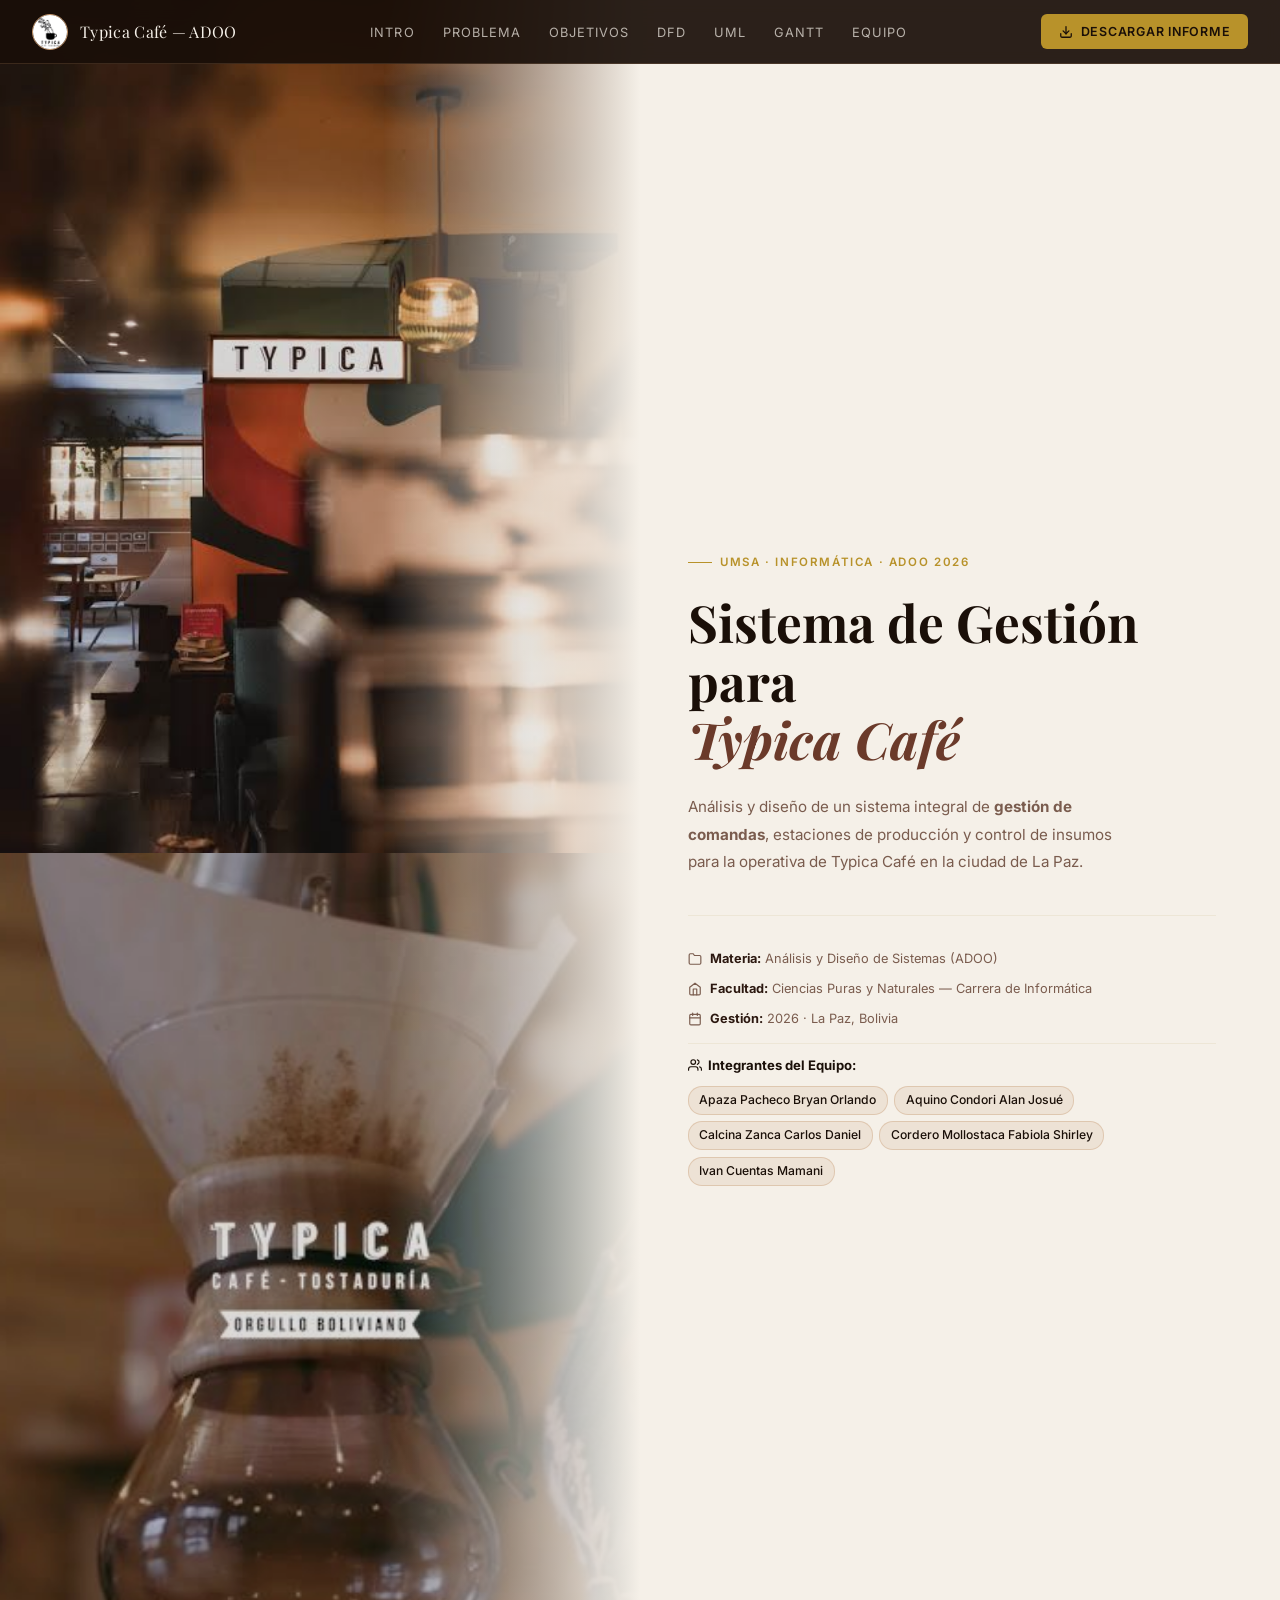
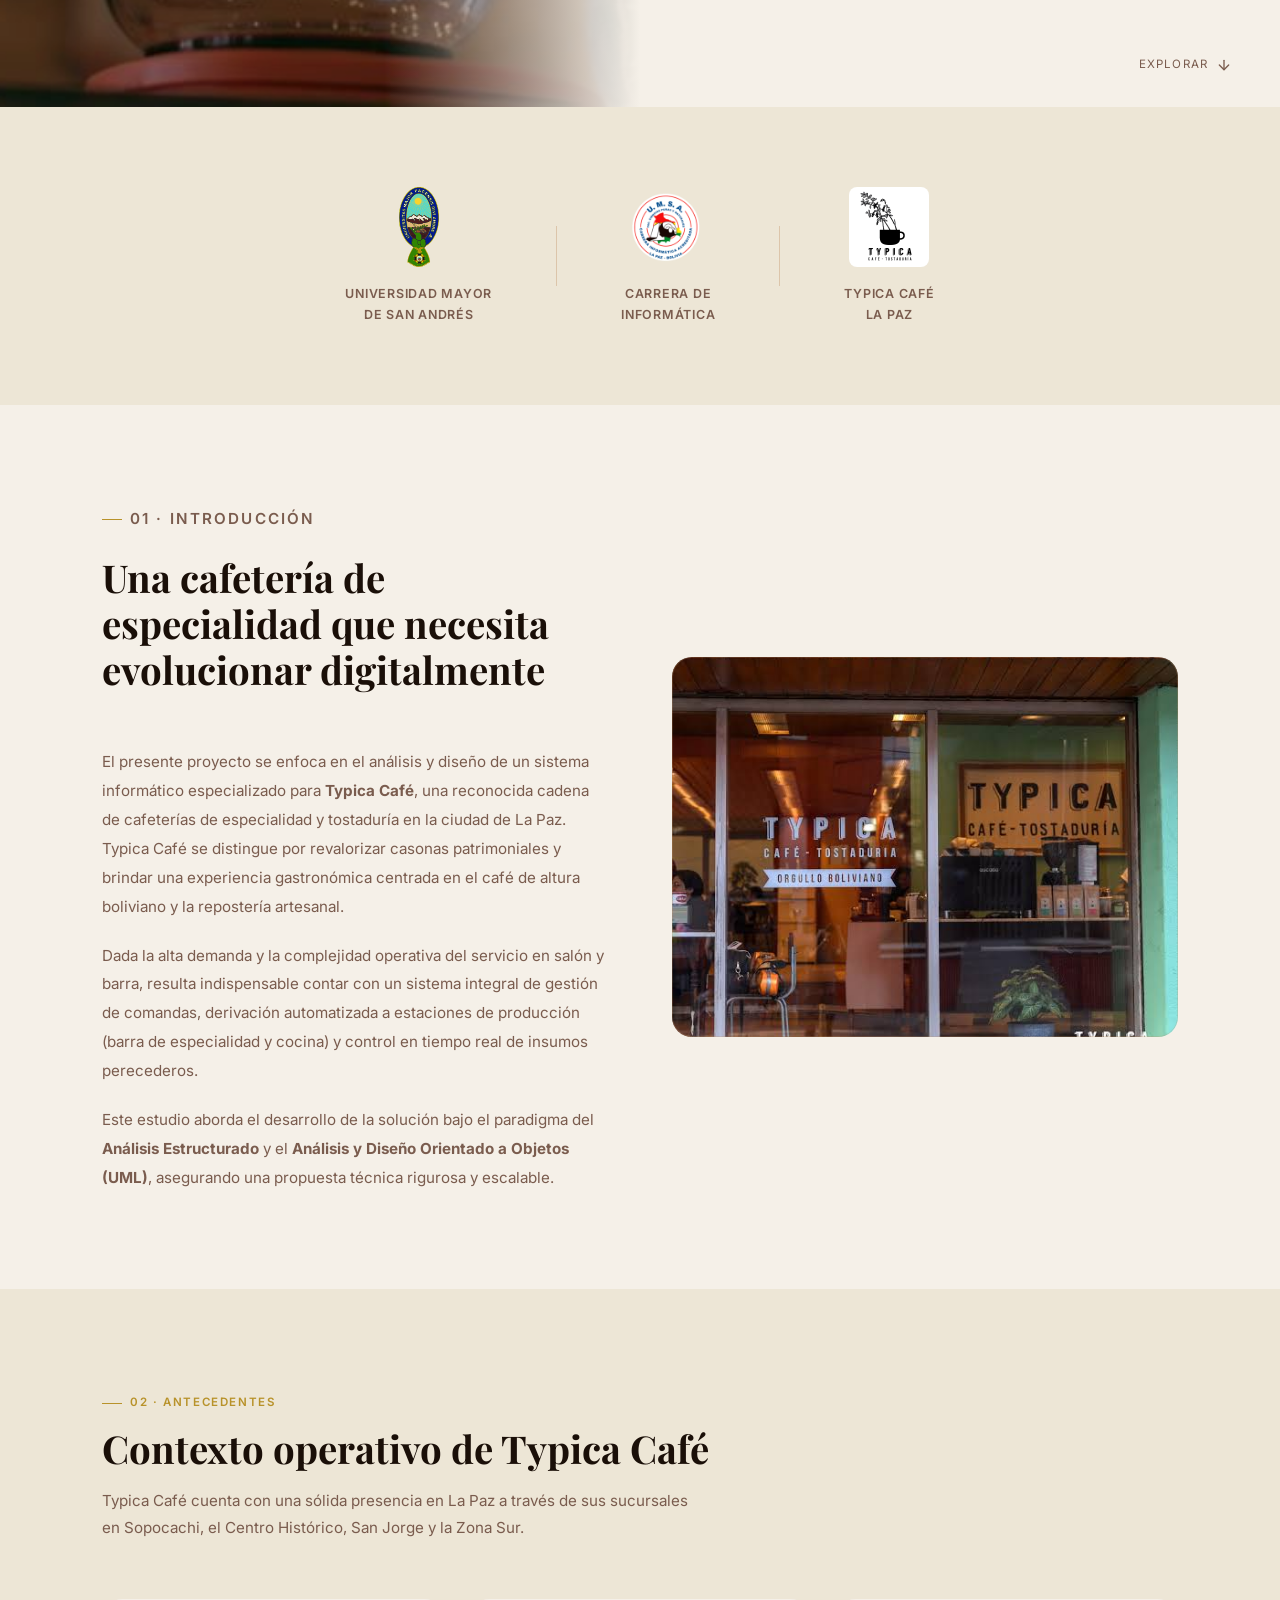
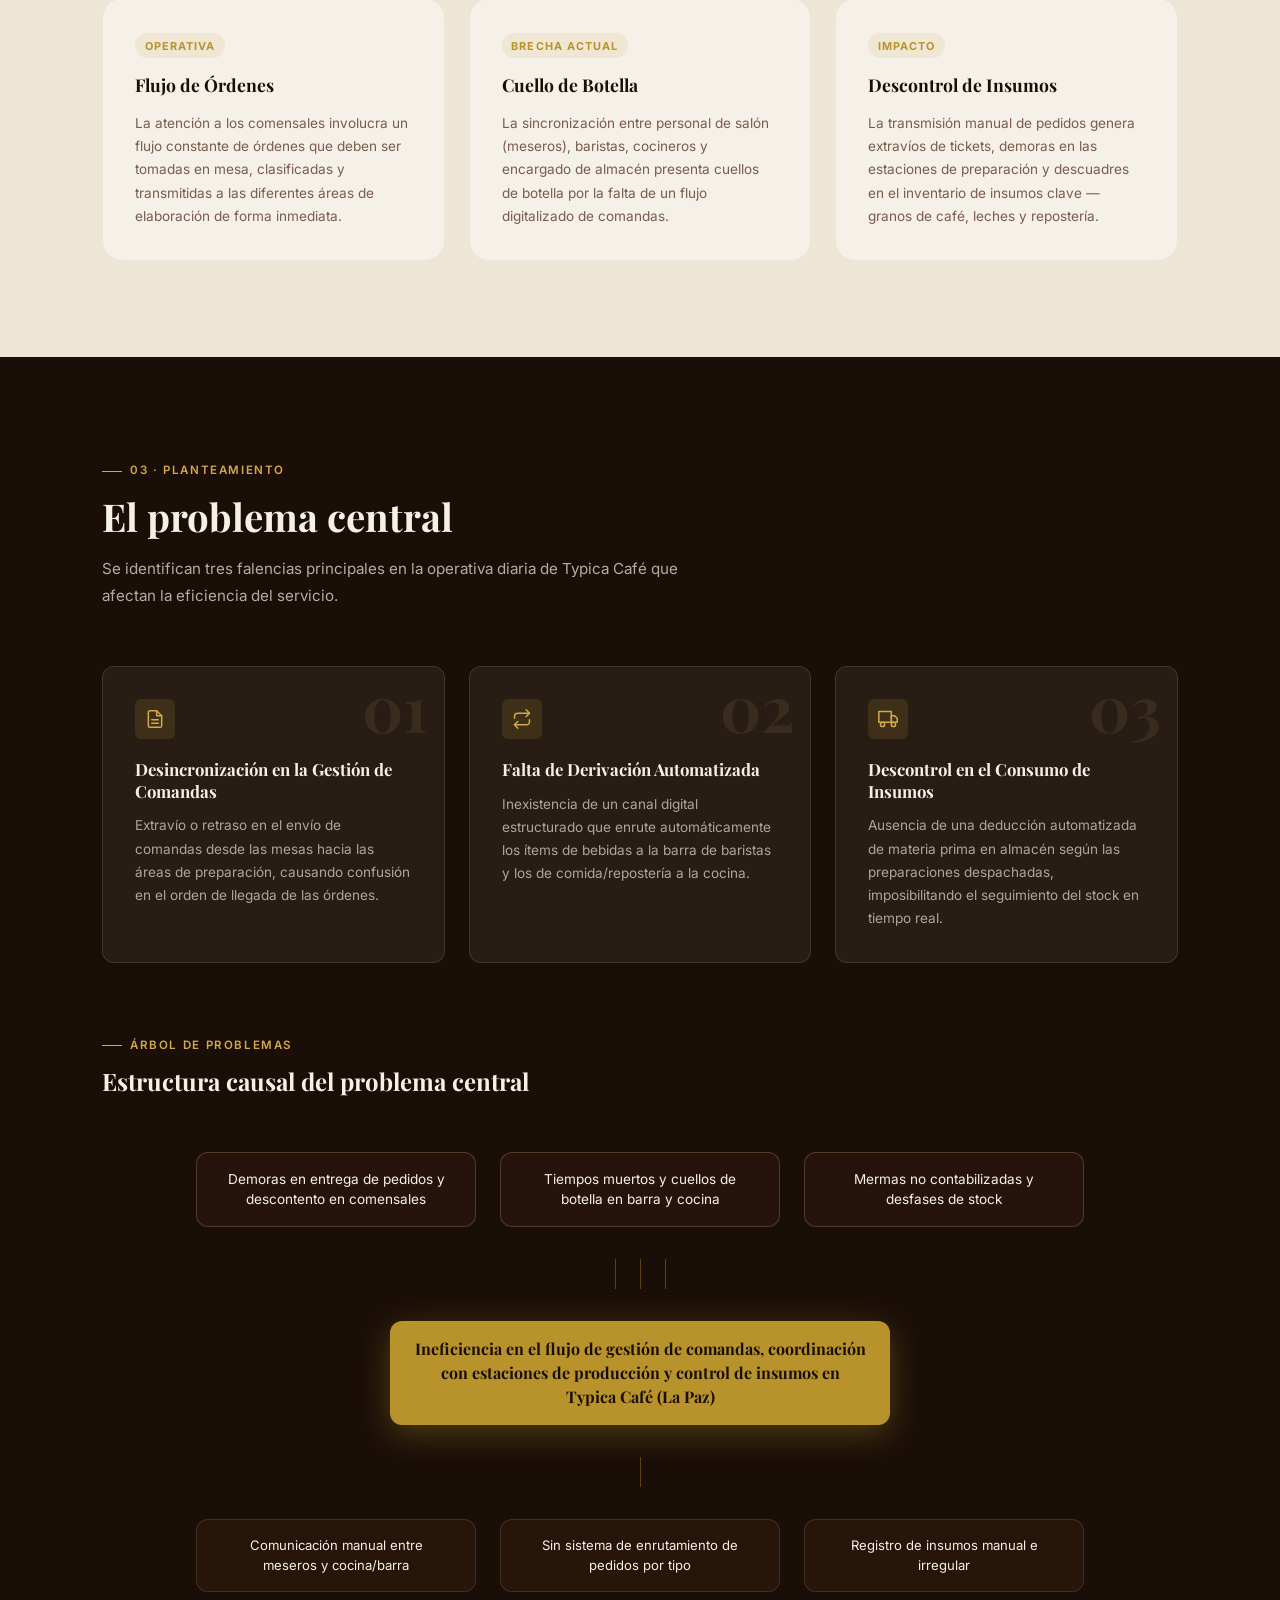
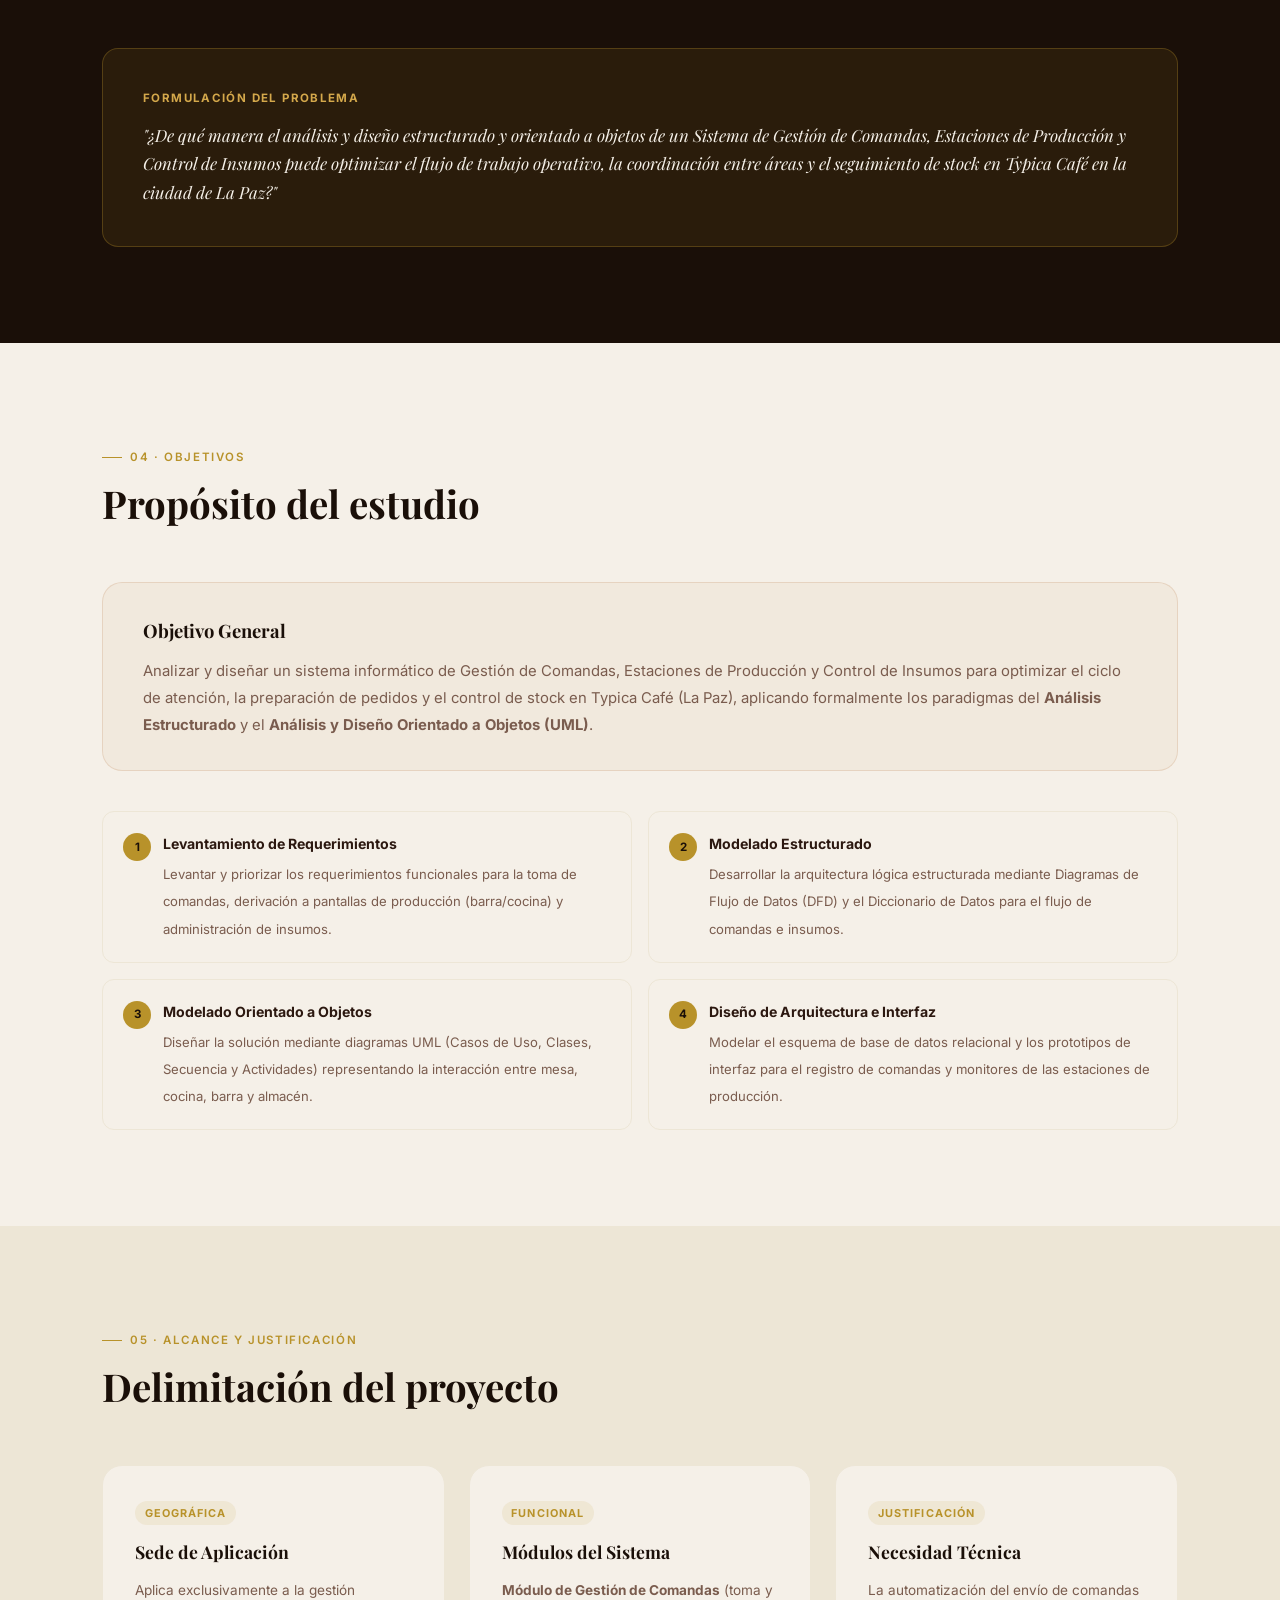
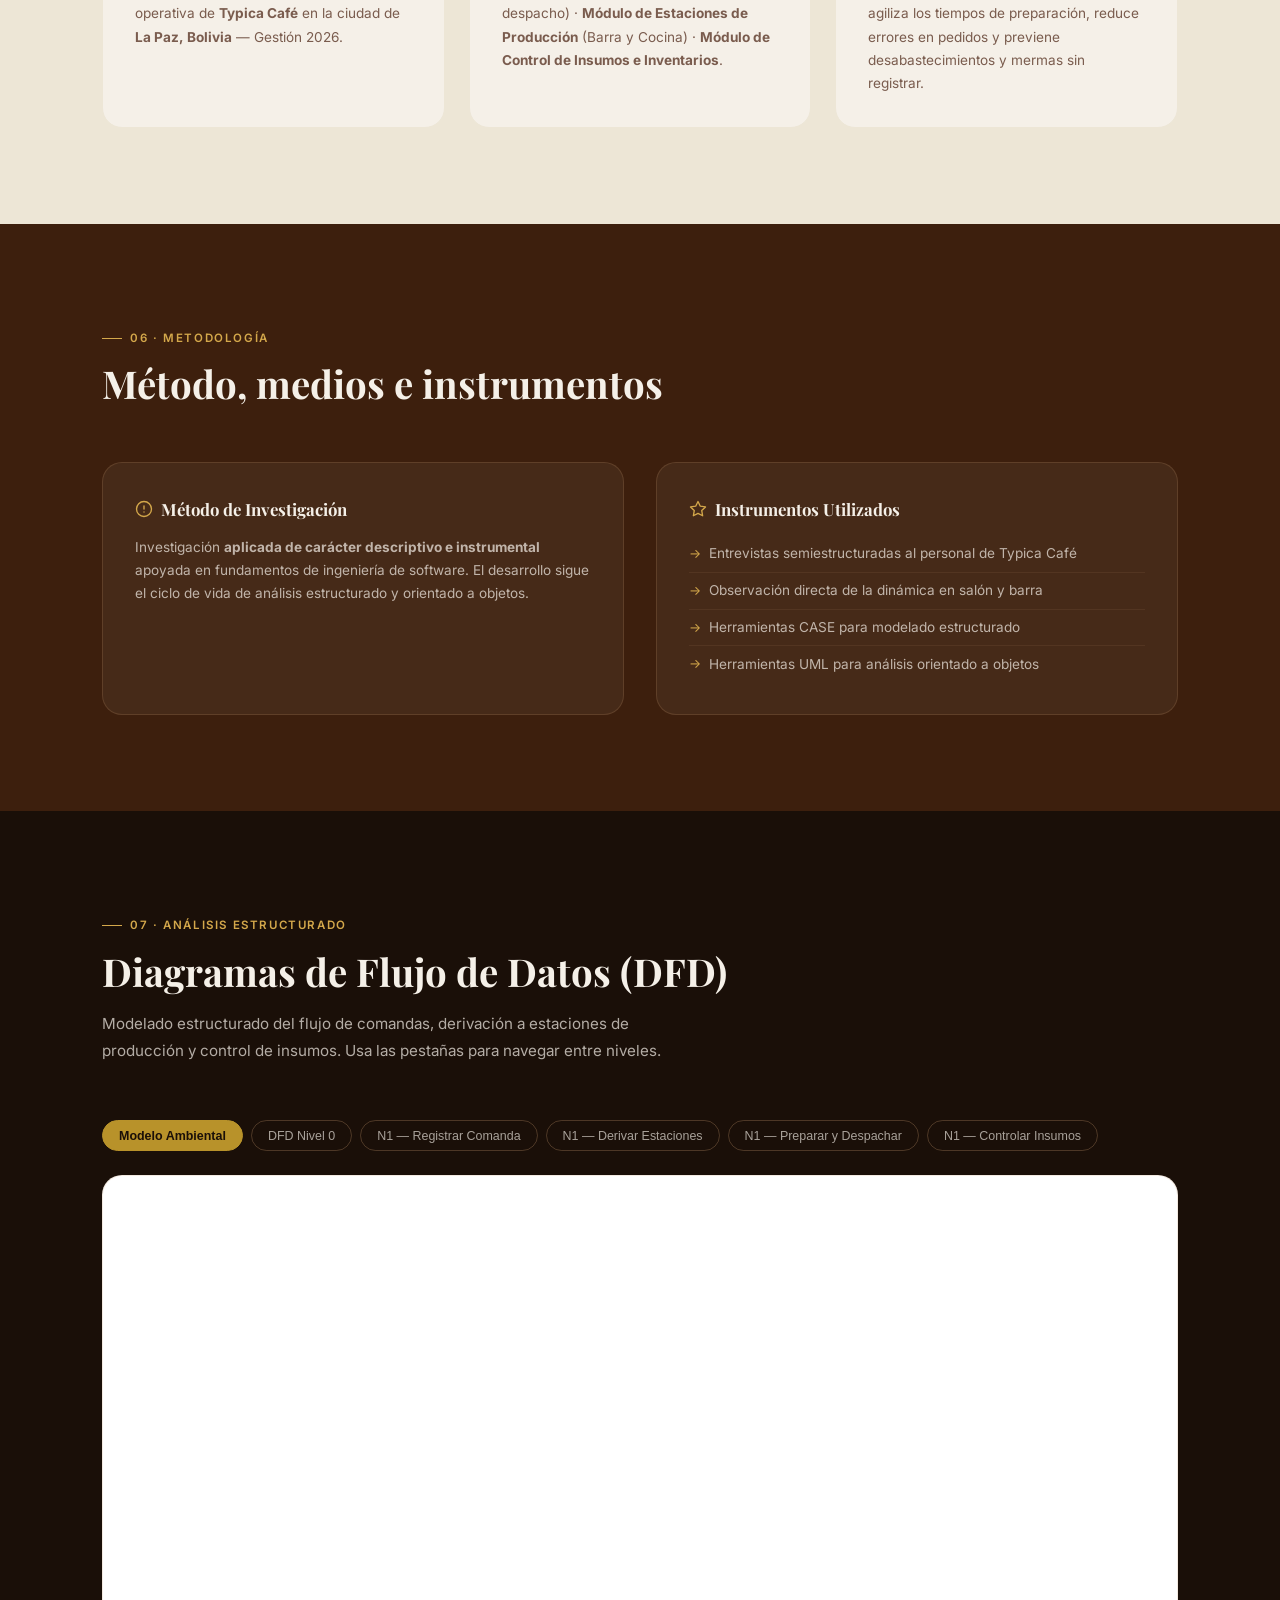
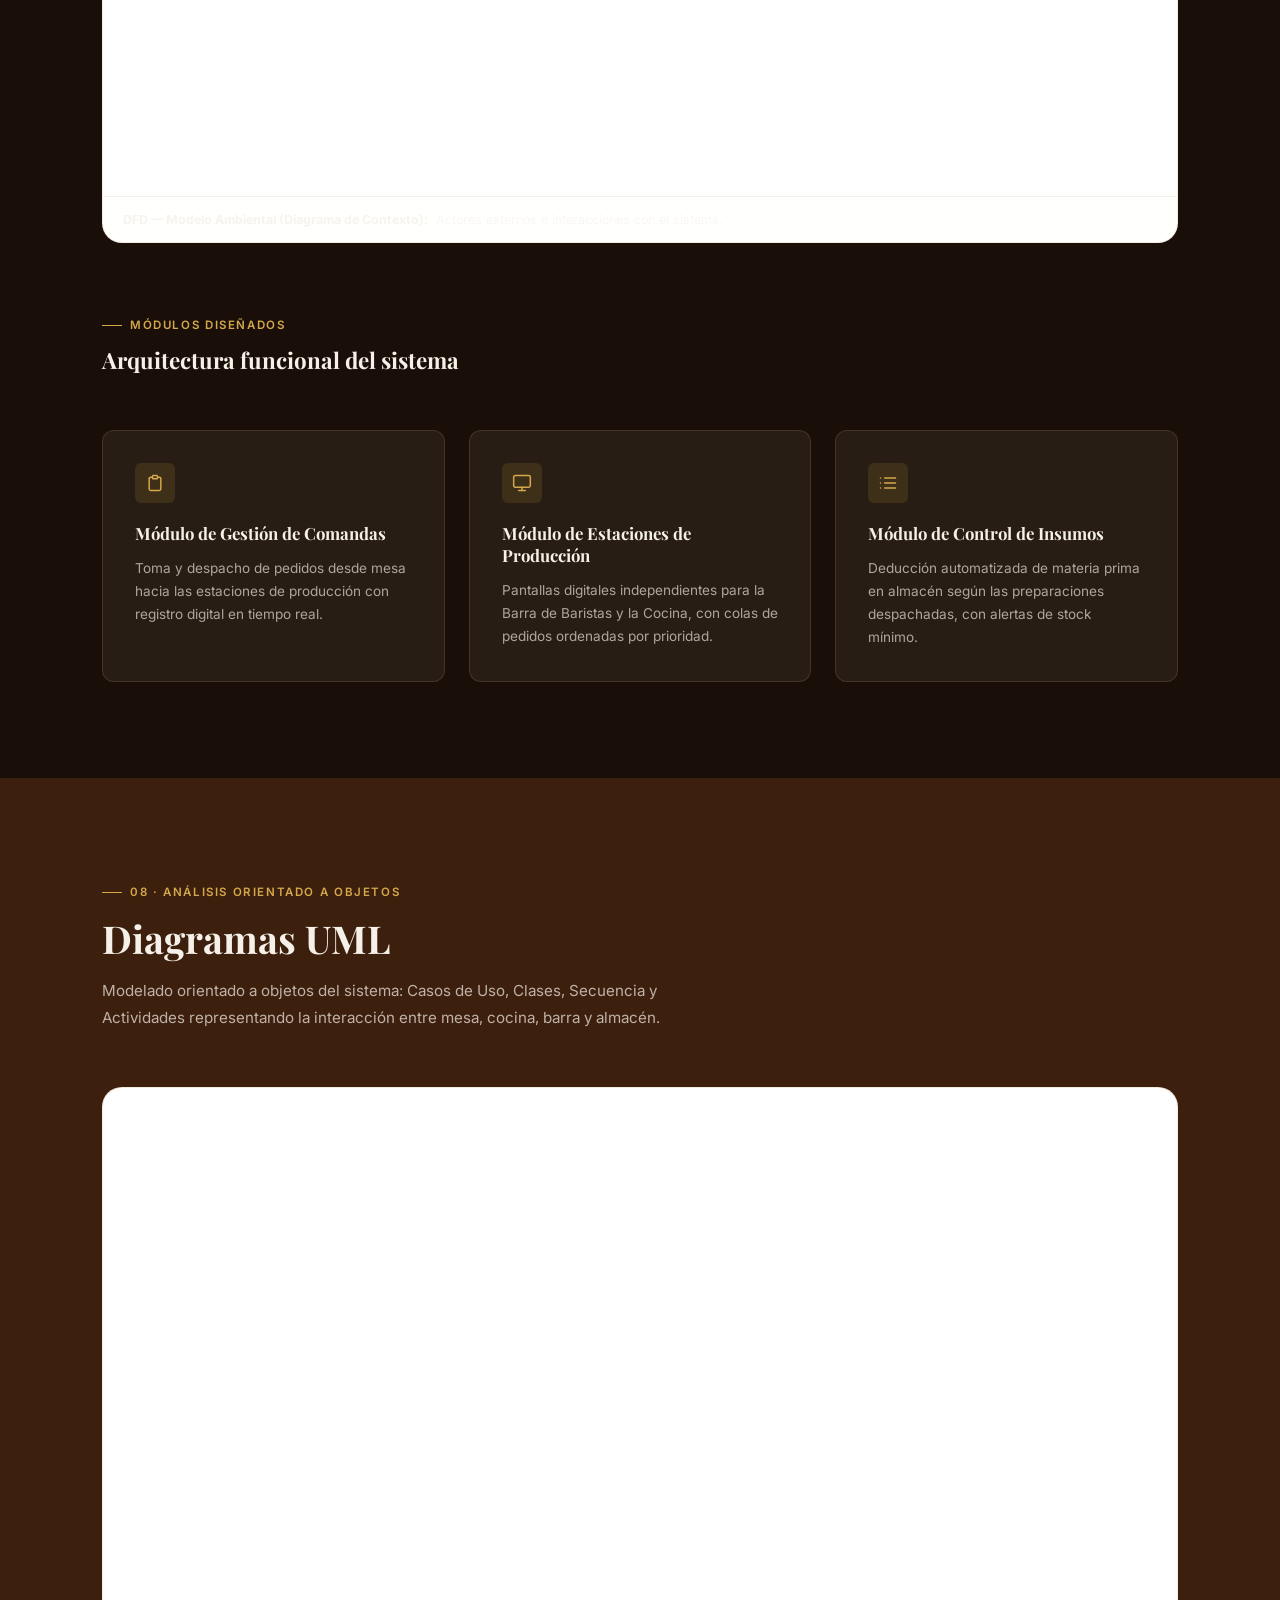
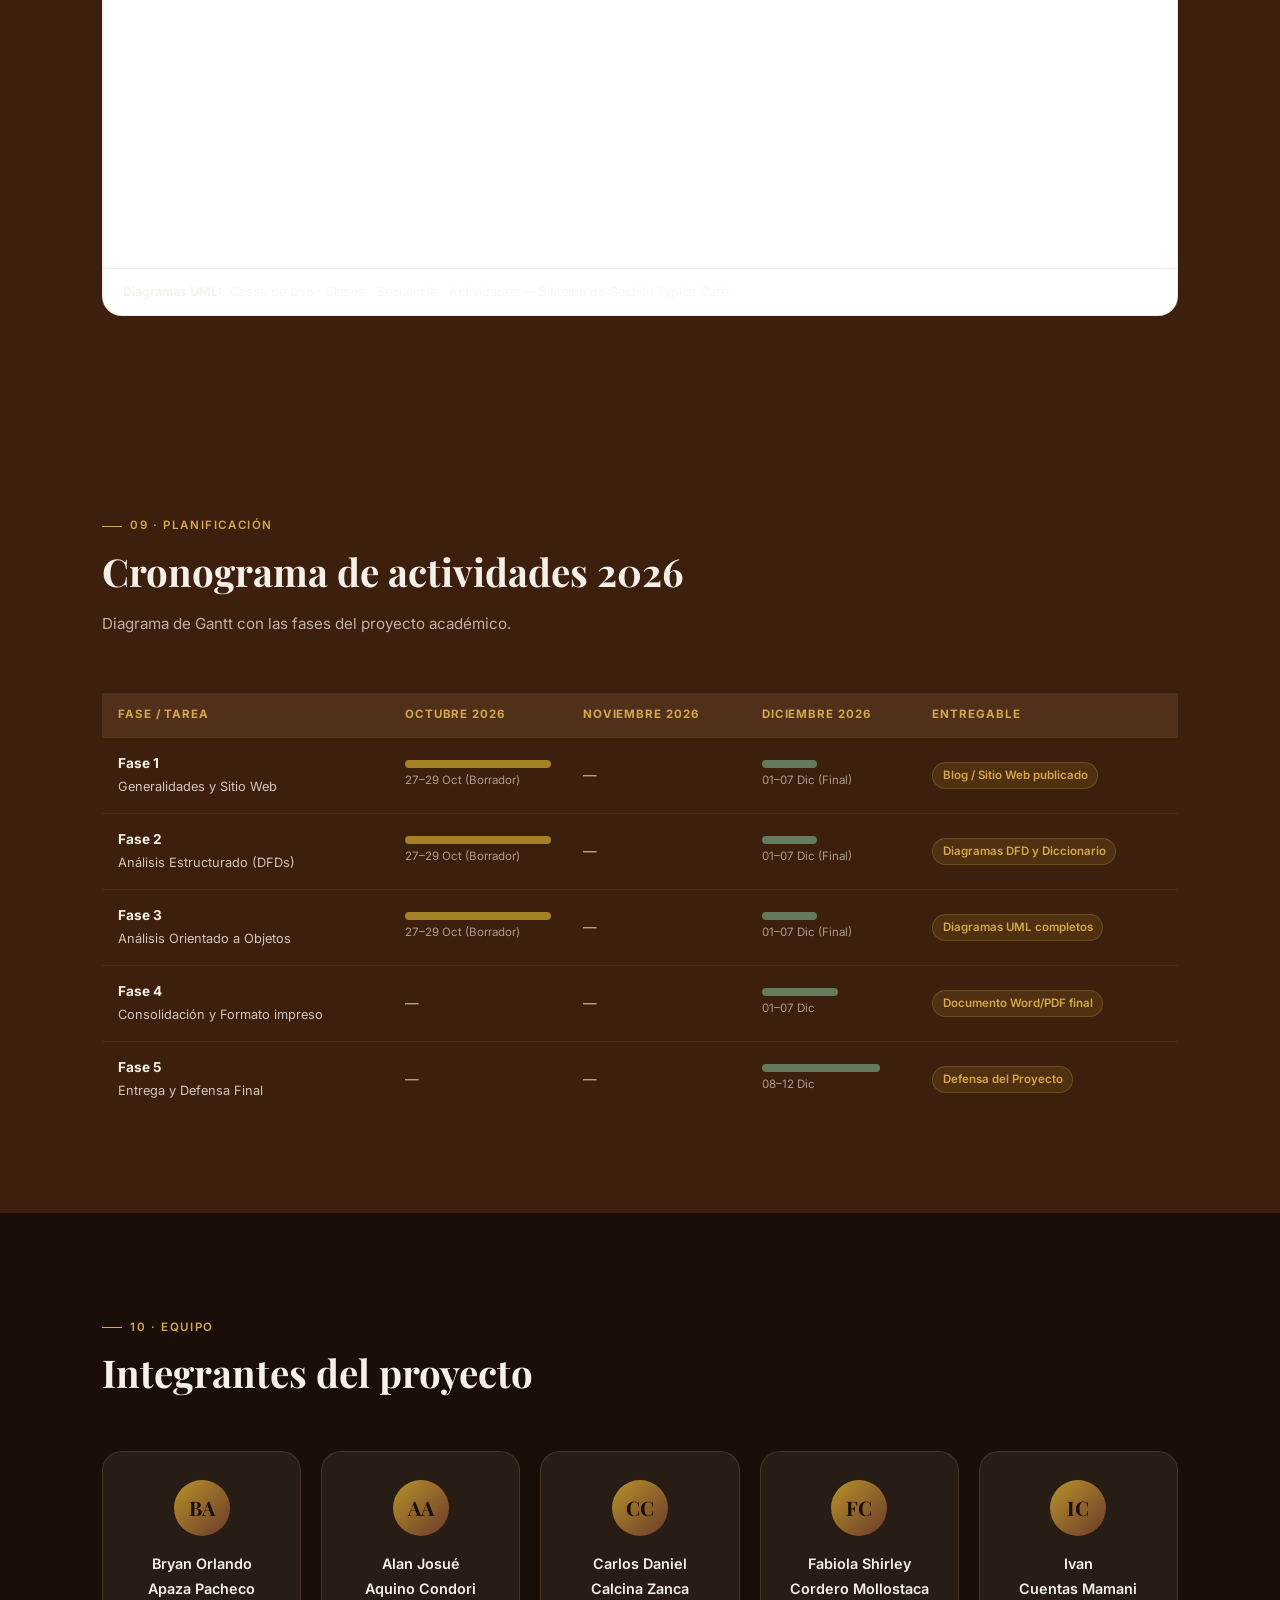
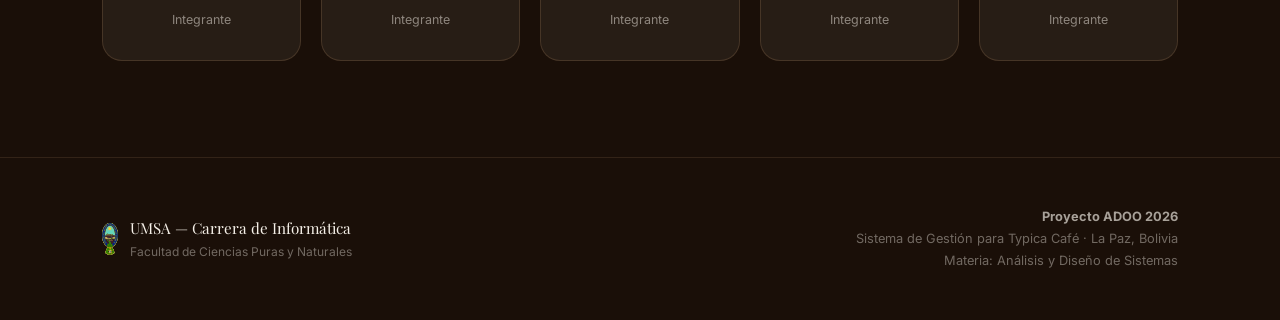
==== commit 49690a07: "Primer commit" ====
--- a/index.html
+++ b/index.html
@@ -78,8 +78,17 @@
           <span><strong>Gestión:</strong> 2026 · La Paz, Bolivia</span>
         </div>
         <div class="hero__meta-item hero__meta-item--team">
-          <svg width="14" height="14" viewBox="0 0 24 24" fill="none" stroke="currentColor" stroke-width="2" stroke-linecap="round" stroke-linejoin="round"><path d="M17 21v-2a4 4 0 0 0-4-4H5a4 4 0 0 0-4 4v2"/><circle cx="9" cy="7" r="4"/><path d="M23 21v-2a4 4 0 0 0-3-3.87"/><path d="M16 3.13a4 4 0 0 1 0 7.75"/></svg>
-          <span><strong>Equipo:</strong> Bryan O. Apaza Pacheco &nbsp;·&nbsp; Alan Aquino &nbsp;·&nbsp; <em style="color:var(--text-muted);font-style:normal;">Int. 3 (por confirmar)</em> &nbsp;·&nbsp; <em style="color:var(--text-muted);font-style:normal;">Int. 4 (por confirmar)</em></span>
+          <strong>
+            <svg width="14" height="14" viewBox="0 0 24 24" fill="none" stroke="currentColor" stroke-width="2" stroke-linecap="round" stroke-linejoin="round"><path d="M17 21v-2a4 4 0 0 0-4-4H5a4 4 0 0 0-4 4v2"/><circle cx="9" cy="7" r="4"/><path d="M23 21v-2a4 4 0 0 0-3-3.87"/><path d="M16 3.13a4 4 0 0 1 0 7.75"/></svg>
+            Integrantes del Equipo:
+          </strong>
+          <div class="hero__team-chips">
+            <span class="hero__team-chip">Apaza Pacheco Bryan Orlando</span>
+            <span class="hero__team-chip">Aquino Condori Alan Josué</span>
+            <span class="hero__team-chip">Calcina Zanca Carlos Daniel</span>
+            <span class="hero__team-chip">Cordero Mollostaca Fabiola Shirley</span>
+            <span class="hero__team-chip">Ivan Cuentas Mamani</span>
+          </div>
         </div>
       </div>
     </div>
@@ -562,37 +571,37 @@
           <tbody>
             <tr>
               <td><strong style="color:var(--cream);">Fase 1</strong><br/><span style="font-size:0.8rem;">Generalidades y Sitio Web</span></td>
-              <td><div class="gantt-bar gantt-bar--oct" style="width:100%;"></div><span style="font-size:0.72rem;color:rgba(245,240,232,0.5);">27–29 Oct</span></td>
+              <td><div class="gantt-bar gantt-bar--oct" style="width:100%;"></div><span style="font-size:0.72rem;color:rgba(245,240,232,0.6);">27–29 Oct (Borrador)</span></td>
               <td>—</td>
-              <td>—</td>
+              <td><div class="gantt-bar gantt-bar--dec" style="width:40%;"></div><span style="font-size:0.72rem;color:rgba(245,240,232,0.6);">01–07 Dic (Final)</span></td>
               <td><span class="deliverable-badge">Blog / Sitio Web publicado</span></td>
             </tr>
             <tr>
               <td><strong style="color:var(--cream);">Fase 2</strong><br/><span style="font-size:0.8rem;">Análisis Estructurado (DFDs)</span></td>
+              <td><div class="gantt-bar gantt-bar--oct" style="width:100%;"></div><span style="font-size:0.72rem;color:rgba(245,240,232,0.6);">27–29 Oct (Borrador)</span></td>
               <td>—</td>
-              <td><div class="gantt-bar gantt-bar--nov" style="width:70%;"></div><span style="font-size:0.72rem;color:rgba(245,240,232,0.5);">S1 – S2</span></td>
-              <td>—</td>
+              <td><div class="gantt-bar gantt-bar--dec" style="width:40%;"></div><span style="font-size:0.72rem;color:rgba(245,240,232,0.6);">01–07 Dic (Final)</span></td>
               <td><span class="deliverable-badge">Diagramas DFD y Diccionario</span></td>
             </tr>
             <tr>
               <td><strong style="color:var(--cream);">Fase 3</strong><br/><span style="font-size:0.8rem;">Análisis Orientado a Objetos</span></td>
+              <td><div class="gantt-bar gantt-bar--oct" style="width:100%;"></div><span style="font-size:0.72rem;color:rgba(245,240,232,0.6);">27–29 Oct (Borrador)</span></td>
               <td>—</td>
-              <td><div class="gantt-bar gantt-bar--nov" style="width:100%;"></div><span style="font-size:0.72rem;color:rgba(245,240,232,0.5);">S3 – S4</span></td>
-              <td><div class="gantt-bar gantt-bar--dec" style="width:30%;"></div><span style="font-size:0.72rem;color:rgba(245,240,232,0.5);">S1</span></td>
+              <td><div class="gantt-bar gantt-bar--dec" style="width:40%;"></div><span style="font-size:0.72rem;color:rgba(245,240,232,0.6);">01–07 Dic (Final)</span></td>
               <td><span class="deliverable-badge">Diagramas UML completos</span></td>
             </tr>
             <tr>
-              <td><strong style="color:var(--cream);">Fase 4</strong><br/><span style="font-size:0.8rem;">Consolidación y Formato</span></td>
+              <td><strong style="color:var(--cream);">Fase 4</strong><br/><span style="font-size:0.8rem;">Consolidación y Formato impreso</span></td>
               <td>—</td>
               <td>—</td>
-              <td><div class="gantt-bar gantt-bar--dec" style="width:55%;"></div><span style="font-size:0.72rem;color:rgba(245,240,232,0.5);">01–07 Dic</span></td>
+              <td><div class="gantt-bar gantt-bar--dec" style="width:55%;"></div><span style="font-size:0.72rem;color:rgba(245,240,232,0.6);">01–07 Dic</span></td>
               <td><span class="deliverable-badge">Documento Word/PDF final</span></td>
             </tr>
             <tr>
               <td><strong style="color:var(--cream);">Fase 5</strong><br/><span style="font-size:0.8rem;">Entrega y Defensa Final</span></td>
               <td>—</td>
               <td>—</td>
-              <td><div class="gantt-bar gantt-bar--dec" style="width:85%;"></div><span style="font-size:0.72rem;color:rgba(245,240,232,0.5);">08–12 Dic</span></td>
+              <td><div class="gantt-bar gantt-bar--dec" style="width:85%;"></div><span style="font-size:0.72rem;color:rgba(245,240,232,0.6);">08–12 Dic</span></td>
               <td><span class="deliverable-badge">Defensa del Proyecto</span></td>
             </tr>
           </tbody>
@@ -618,18 +627,23 @@
         </div>
         <div class="team-card reveal reveal-delay-1">
           <div class="team-card__avatar">AA</div>
-          <h3>Alan<br/>Aquino</h3>
+          <h3>Alan Josué<br/>Aquino Condori</h3>
           <span>Integrante</span>
         </div>
-        <div class="team-card team-card--pending reveal reveal-delay-2">
-          <div class="team-card__avatar">+</div>
-          <h3>Integrante 3</h3>
-          <span>Por confirmar</span>
-        </div>
-        <div class="team-card team-card--pending reveal reveal-delay-3">
-          <div class="team-card__avatar">+</div>
-          <h3>Integrante 4</h3>
-          <span>Por confirmar</span>
+        <div class="team-card reveal reveal-delay-2">
+          <div class="team-card__avatar">CC</div>
+          <h3>Carlos Daniel<br/>Calcina Zanca</h3>
+          <span>Integrante</span>
+        </div>
+        <div class="team-card reveal reveal-delay-3">
+          <div class="team-card__avatar">FC</div>
+          <h3>Fabiola Shirley<br/>Cordero Mollostaca</h3>
+          <span>Integrante</span>
+        </div>
+        <div class="team-card reveal">
+          <div class="team-card__avatar">IC</div>
+          <h3>Ivan<br/>Cuentas Mamani</h3>
+          <span>Integrante</span>
         </div>
       </div>
     </div>
--- a/assets/css/style.css
+++ b/assets/css/style.css
@@ -762,8 +762,8 @@
 /* ==================== TEAM ==================== */
 .team-grid {
   display: grid;
-  grid-template-columns: repeat(4, 1fr);
-  gap: 1.5rem;
+  grid-template-columns: repeat(5, 1fr);
+  gap: 1.25rem;
 }
 .team-card {
   background: rgba(245,240,232,0.06);
@@ -845,15 +845,41 @@
 .footer__info strong { color: rgba(245,240,232,0.65); }
 
 .hero__meta-item--team {
+  flex-direction: column;
+  align-items: flex-start;
+  gap: 0.35rem;
+  padding-top: 0.6rem;
+  margin-top: 0.35rem;
+  border-top: 1px solid var(--cream-dark);
+}
+.hero__meta-item--team strong {
+  display: flex;
+  align-items: center;
+  gap: 0.4rem;
+  color: var(--espresso);
+  font-size: 0.82rem;
+}
+.hero__team-chips {
+  display: flex;
   flex-wrap: wrap;
-  align-items: flex-start;
-  padding-top: 0.5rem;
+  gap: 0.4rem;
   margin-top: 0.25rem;
-  border-top: 1px solid var(--cream-dark);
-}
-.hero__meta-item--team span {
-  line-height: 1.6;
-  font-size: 0.82rem;
+}
+.hero__team-chip {
+  display: inline-flex;
+  align-items: center;
+  padding: 0.2rem 0.65rem;
+  background: rgba(196, 149, 106, 0.15);
+  border: 1px solid rgba(196, 149, 106, 0.35);
+  border-radius: 14px;
+  font-size: 0.76rem;
+  font-weight: 500;
+  color: var(--espresso);
+  transition: background var(--transition), border-color var(--transition);
+}
+.hero__team-chip:hover {
+  background: rgba(184, 146, 42, 0.2);
+  border-color: var(--gold);
 }
 
 /* ==================== DIAGRAM TABS ==================== */
@@ -944,7 +970,7 @@
   .hero__img-overlay { background: linear-gradient(to bottom, transparent 60%, var(--cream) 100%); }
   .hero__content { padding: 4rem 2rem 3rem; }
   .problems-grid { grid-template-columns: 1fr 1fr; }
-  .team-grid { grid-template-columns: 1fr 1fr; }
+  .team-grid { grid-template-columns: repeat(3, 1fr); }
   .diagrams-grid { grid-template-columns: 1fr; }
 }
 
